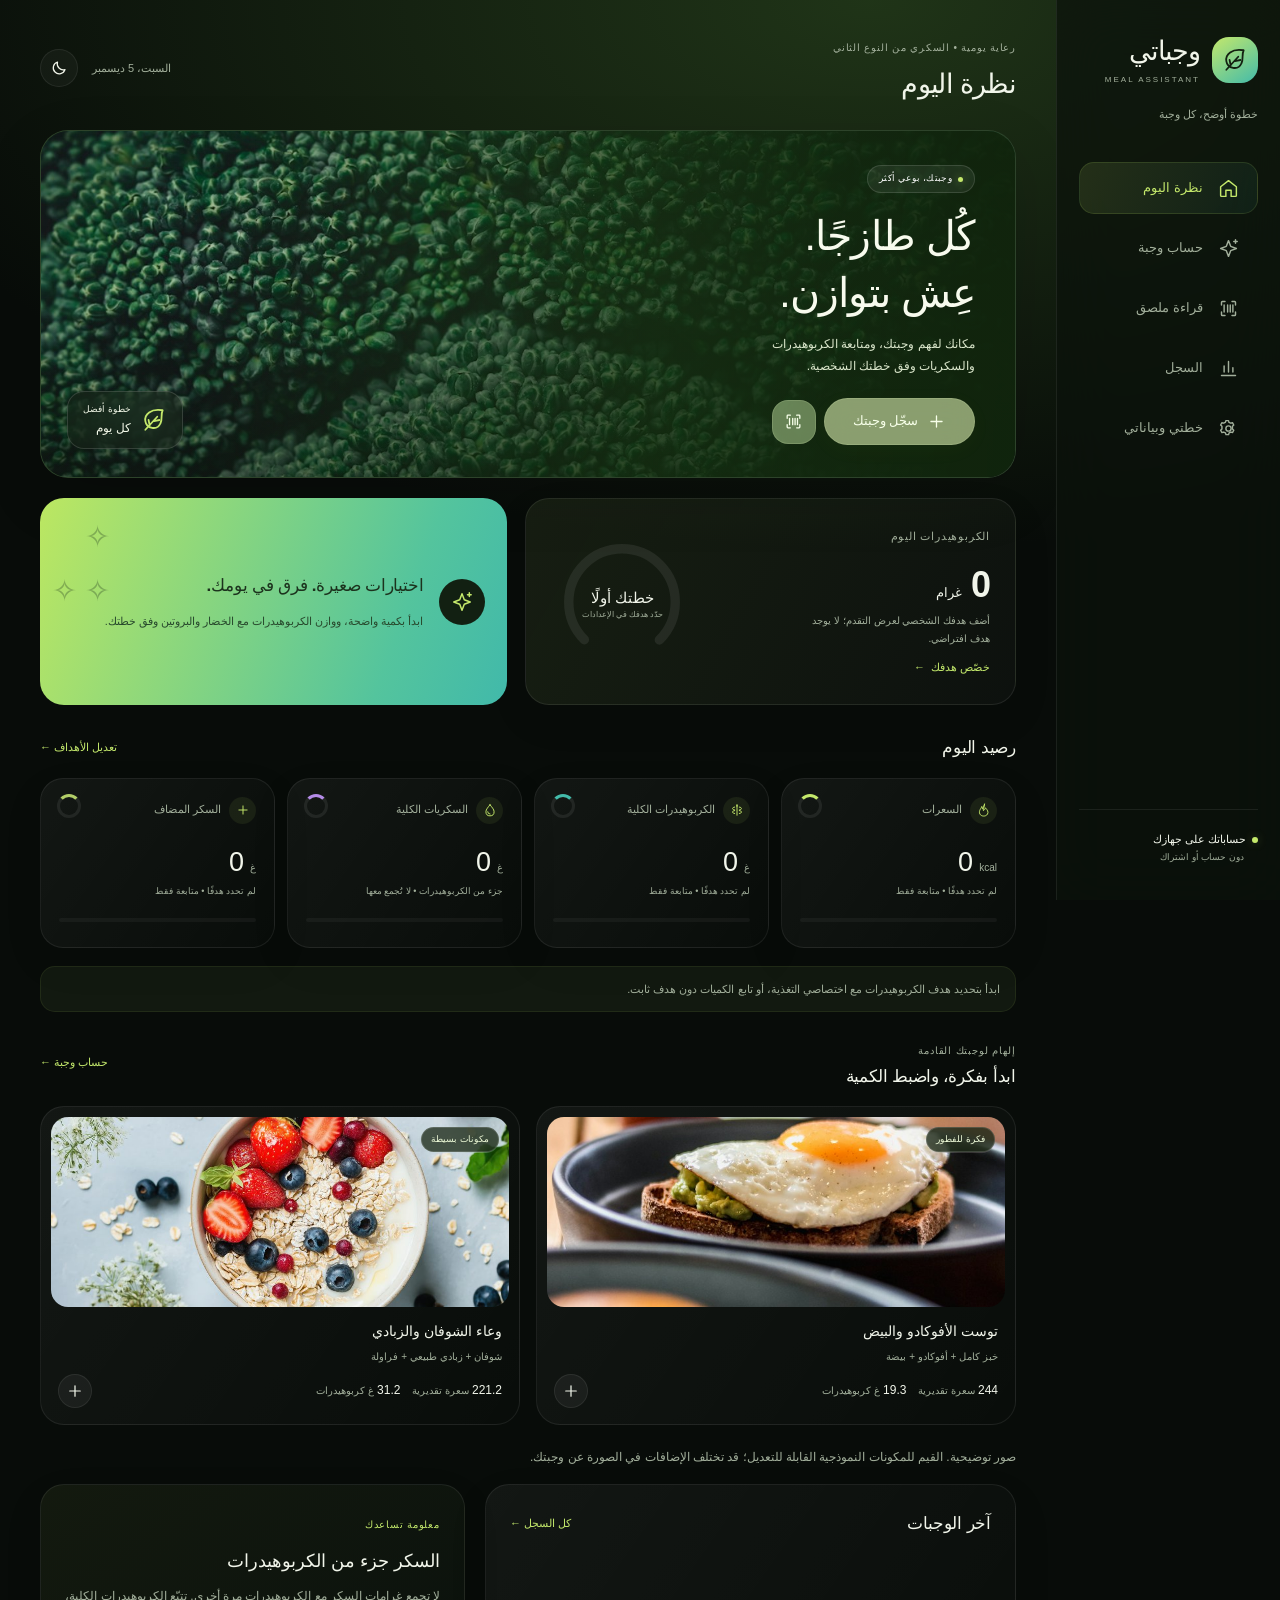
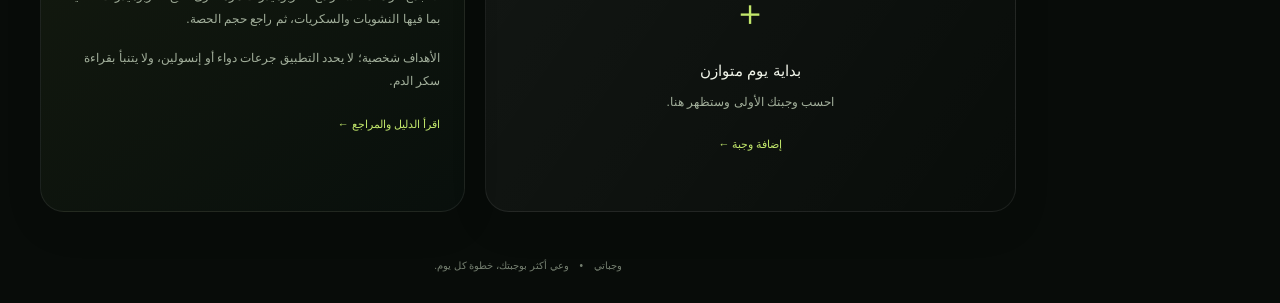
==== index.html @ 42b52b67 "Enable hosted Cloudflare photo analysis without API keys" ====
<!doctype html>
<html lang="ar" dir="rtl" data-theme="dark">
<head>
  <meta charset="utf-8">
  <meta name="viewport" content="width=device-width,initial-scale=1,viewport-fit=cover">
  <meta name="theme-color" content="#145e50">
  <meta name="description" content="مساعد وجبات عربي لحساب السعرات والكربوهيدرات والسكريات ومتابعة أهداف غذائية شخصية.">
  <title>وجباتي • Meal Assistant</title>
  <link rel="stylesheet" href="styles.css">
</head>
<body>
<div class="app-shell">
  <aside class="sidebar">
    <a href="#dashboard" class="brand"><span class="brand-mark" aria-hidden="true">و</span><span>وجباتي<small>MEAL ASSISTANT</small></span></a>
    <p class="sidebar-caption">خطوة أوضح، كل وجبة</p>
    <nav aria-label="أقسام التطبيق">
      <button class="nav-item active" data-page="dashboard"><span aria-hidden="true">◫</span>نظرة اليوم</button>
      <button class="nav-item" data-page="meal"><span aria-hidden="true">＋</span>حساب وجبة</button>
      <button class="nav-item" data-page="label"><span aria-hidden="true">▤</span>قراءة ملصق</button>
      <button class="nav-item" data-page="log"><span aria-hidden="true">▥</span>السجل</button>
      <button class="nav-item" data-page="settings"><span aria-hidden="true">⚙</span>خطتي وبياناتي</button>
    </nav>
    <div class="sidebar-note"><span class="status-dot"></span>حساباتك على جهازك<small>دون حساب أو اشتراك</small></div>
  </aside>
  <main id="main">
    <header class="topbar"><div><span class="eyebrow">رعاية يومية • السكري من النوع الثاني</span><h1 id="page-title">نظرة اليوم</h1></div><div class="top-actions"><time id="today"></time><button id="theme" class="icon-button" aria-label="تبديل المظهر">◐</button></div></header>
    <div id="storage-warning" class="notice warning" hidden>تعذّر حفظ البيانات على هذا المتصفح. صدّر نسخة احتياطية قبل إغلاق الصفحة.</div>
    <section id="page-dashboard" class="page">
      <div class="hero food-hero"><img src="assets/broccoli.jpg" alt="تفاصيل البروكلي الأخضر الطازج" class="hero-photo"><div class="hero-content"><span class="pill"><span class="live-dot"></span>وجبتك، بوعي أكثر</span><h2>كُل طازجًا.<br>عِش بتوازن.</h2><p>مكانك لفهم وجبتك، ومتابعة الكربوهيدرات<br>والسكريات وفق خطتك الشخصية.</p><div class="hero-actions"><button class="button" data-go="meal"><span class="inline-icon" data-icon="plus"></span>سجّل وجبتك</button><button class="hero-scan" data-go="label" aria-label="افتح حاسبة الملصق"><span class="inline-icon" data-icon="scan"></span></button></div></div><div class="hero-badge"><span data-icon="leaf" class="inline-icon"></span><span>خطوة أفضل<br><b>كل يوم</b></span></div></div>
      <div class="overview-grid"><article class="flow-card"><div><span class="eyebrow">الكربوهيدرات اليوم</span><div class="flow-value" id="flow-carbs">0 <small>غرام</small></div><p id="flow-caption">متابعة وفق خطتك الشخصية</p><button class="text-button" data-go="settings">خصّص هدفك <span aria-hidden="true">←</span></button></div><div class="main-ring" id="main-ring"></div></article><article class="insight-strip"><span class="insight-symbol" data-icon="sparkles"></span><div><h2>اختيارات صغيرة. فرق في يومك.</h2><p>ابدأ بكمية واضحة، ووازن الكربوهيدرات مع الخضار والبروتين وفق خطتك.</p></div><span class="strip-dots" aria-hidden="true">✧<br>✧ ✧</span></article></div>
      <div class="section-heading"><h2>رصيد اليوم</h2><button class="text-button" data-go="settings">تعديل الأهداف ←</button></div>
      <div class="metric-grid" id="daily-metrics"></div>
      <div id="plan-reminder" class="notice"></div>
      <div class="section-heading"><div><span class="eyebrow">إلهام لوجبتك القادمة</span><h2>ابدأ بفكرة، واضبط الكمية</h2></div><button class="text-button" data-go="meal">حساب وجبة ←</button></div><div class="recipe-grid" id="dashboard-recipes"></div><p class="small muted">صور توضيحية. القيم للمكونات النموذجية القابلة للتعديل؛ قد تختلف الإضافات في الصورة عن وجبتك.</p>
      <div class="dashboard-bottom"><article class="card"><div class="section-heading"><h2>آخر الوجبات</h2><button class="text-button" data-go="log">كل السجل ←</button></div><div id="recent-meals"></div></article><article class="card guide-card"><span class="eyebrow">معلومة تساعدك</span><h2>السكر جزء من الكربوهيدرات</h2><p>لا تجمع غرامات السكر مع الكربوهيدرات مرة أخرى. تتبّع الكربوهيدرات الكلية، بما فيها النشويات والسكريات، ثم راجع حجم الحصة.</p><p>الأهداف شخصية؛ لا يحدد التطبيق جرعات دواء أو إنسولين، ولا يتنبأ بقراءة سكر الدم.</p><button class="text-button" data-go="settings">اقرأ الدليل والمراجع ←</button></article></div>
    </section>
    <section id="page-meal" class="page" hidden>
      <div class="intro"><h2>كل مكوّن، بكمّيته الفعلية</h2><p>اختر طعامًا من القائمة أو أدخل قيم الملصق. تُحسب النتائج للكمية التي ستتناولها.</p></div>
      <div class="quick-actions"><button class="button secondary" data-go="label"><span class="inline-icon" data-icon="scan"></span>قيم من الملصق</button><button class="button secondary" id="quick-custom"><span class="inline-icon" data-icon="plus"></span>إضافة سريعة</button></div><div class="recipe-grid" id="meal-recipes"></div><p class="small muted">الصور توضيحية، والقيم تقديرات للمكونات والكميات المعروضة. راجعها وفق ملصقك وطريقة التحضير.</p>
      <div class="workspace"><article class="card"><div class="section-heading"><h2>مكونات الوجبة</h2><span class="step">01</span></div>
        <label for="food-search">ابحث عن طعام</label><input id="food-search" type="search" placeholder="مثل: أرز، عدس، خبز…" autocomplete="off"><div id="food-results" class="food-results"></div>
        <p class="muted small">قيم القائمة تقريبية لكل 100 غ من الجزء المأكول؛ تفاصيل الطهي تغيّر القيم.</p>
        <button class="button secondary" id="open-custom">＋ إدخال مكوّن من ملصقه</button>
        <hr><div class="section-heading"><h3>المكونات المختارة</h3><span id="ingredient-count" class="muted small"></span></div><div id="ingredients"></div>
      </article><aside class="card summary-card"><span class="eyebrow">نتيجة الوجبة</span><div id="meal-summary"></div>
        <label for="meal-name">اسم الوجبة</label><input id="meal-name" maxlength="100" placeholder="مثال: غداء اليوم">
        <label for="meal-slot">نوع الوجبة</label><select id="meal-slot"><option value="breakfast">فطور</option><option value="lunch" selected>غداء</option><option value="dinner">عشاء</option><option value="snack">وجبة خفيفة</option></select>
        <div id="meal-comparison" class="notice"></div><button id="save-meal" class="button">حفظ في سجل اليوم</button>
      </aside></div>
      <article class="card photo-card"><div><span class="eyebrow">اختياري</span><h2>صورة الوجبة</h2><p class="muted">أضف صورة ثم حلّلها بالخدمة التي تختارها. راجع المكونات والكميات قبل الحفظ؛ الصورة لا تكشف الوزن أو السكر المضاف بدقة.</p></div><div><button class="text-button" data-go="settings">إعداد خدمة الصور ←</button><label for="meal-photo" class="button secondary upload-label">اختيار صورة</label><input id="meal-photo" type="file" accept="image/*" hidden><div id="meal-photo-preview"></div><button id="analyze-meal" class="button secondary" hidden>تحليل الصورة</button><p id="meal-photo-status" class="small muted" role="status"></p></div></article>
    </section>
    <section id="page-label" class="page" hidden>
      <div class="intro"><h2>من الملصق إلى حصتك</h2><p>أدخل القيم كما تظهر على العبوة، ثم حدّد كمية ما ستتناوله. السكر المضاف غير المذكور يظل «غير معروف».</p></div>
      <div class="workspace"><article class="card"><div class="section-heading"><h2>بيانات المنتج</h2><span class="step">02</span></div><form id="label-form">
        <label for="label-name">اسم المنتج</label><input id="label-name" required maxlength="100" placeholder="مثال: زبادي طبيعي">
        <div class="form-grid"><div><label for="label-basis">القيم المكتوبة لكل</label><input id="label-basis" type="number" min="0.1" max="10000" step="any" value="100" required></div><div><label for="label-unit">الوحدة</label><select id="label-unit"><option value="g">غرام</option><option value="ml">ملليلتر</option></select></div></div>
        <div class="form-grid nutrient-inputs">
          <div><label for="label-kcal">السعرات (kcal)</label><input id="label-kcal" type="number" min="0" max="100000" step="any" required></div>
          <div><label for="label-carbs">الكربوهيدرات الكلية (غ)</label><input id="label-carbs" type="number" min="0" max="10000" step="any" required></div>
          <div><label for="label-sugar">السكريات الكلية (غ)</label><input id="label-sugar" type="number" min="0" max="10000" step="any" required></div>
          <div><label for="label-added">منها سكر مضاف (غ، اختياري)</label><input id="label-added" type="number" min="0" max="10000" step="any" placeholder="غير مذكور"></div>
          <div><label for="label-fiber">الألياف (غ، اختياري)</label><input id="label-fiber" type="number" min="0" max="10000" step="any" placeholder="غير مذكور"></div>
        </div>
        <div class="notice">إذا كانت القيم «لكل حصة»، اكتب وزن أو حجم الحصة المطبوع في خانة «القيم المكتوبة لكل». لا نستبدل الغرام بالملليلتر.</div>
        <div class="form-grid"><div><label for="label-amount">كمية ما ستتناوله</label><input id="label-amount" type="number" min="0.1" max="10000" step="any" value="100" required></div><div><label for="label-count">عدد هذه الكميات</label><input id="label-count" type="number" min="0.1" max="100" step="any" value="1" required></div></div>
        <p class="form-error" id="label-error" role="alert"></p><button type="submit" class="button">احسب حصتي</button>
      </form></article><aside class="card summary-card"><span class="eyebrow">للكمية التي اخترتها</span><div id="label-result"><div class="empty-state"><span aria-hidden="true">▤</span><h3>أرقام أوضح، قرار أسهل</h3><p>أدخل بيانات العبوة لعرض سعرات حصتك وكربوهيدراتها وسكرياتها.</p></div></div></aside></div>
      <article class="card photo-card"><div><span class="eyebrow">قراءة صورة الملصق</span><h2>صورة واضحة للقيم الغذائية</h2><p class="muted">القراءة الآلية، إن توفرت، تعبّئ النموذج للمراجعة ولا تحفظ وجبة تلقائيًا. راجع الأرقام وحجم الحصة قبل الحساب.</p></div><div><button class="text-button" data-go="settings">إعداد خدمة الصور ←</button><label for="label-photo" class="button secondary upload-label">اختيار صورة</label><input id="label-photo" type="file" accept="image/*" hidden><div id="label-photo-preview"></div><button id="analyze-label" class="button secondary" hidden>قراءة الملصق</button><p id="label-photo-status" class="small muted" role="status"></p></div></article>
    </section>
    <section id="page-log" class="page" hidden><div class="section-heading"><div><h2>سجل وجباتك</h2><p class="muted">السعرات والكربوهيدرات والسكريات لكل وجبة ويوم.</p></div><button id="export-csv" class="button secondary compact">تصدير CSV</button></div><label for="log-date">عرض يوم</label><input id="log-date" type="date"><div class="metric-grid" id="log-metrics"></div><article class="card" id="log-entries"></article><article class="card"><h2>آخر 7 أيام</h2><div class="table-scroll"><table><thead><tr><th>اليوم</th><th>سعرة</th><th>كربوهيدرات غ</th><th>سكريات كلية غ</th><th>سكر مضاف غ</th></tr></thead><tbody id="week-table"></tbody></table></div><p class="small muted">العلامة ≥ أو * تعني أن المجموع يضم القيم المعروفة فقط مع وجود بيانات ناقصة.</p></article></section>
    <section id="page-settings" class="page" hidden><div class="intro"><h2>خطة تناسبك أنت</h2><p>أدخل الأهداف التي اتفقت عليها مع الطبيب أو اختصاصي التغذية. ترك الحقل فارغًا يعني المتابعة دون هدف محدد.</p></div><div class="settings-grid"><article class="card"><h2>الأهداف اليومية</h2><form id="settings-form"><div class="form-grid"><div><label for="goal-kcal">السعرات اليومية (kcal)</label><input id="goal-kcal" type="number" min="1" max="10000" step="any" placeholder="غير محدد"></div><div><label for="goal-carbs">الكربوهيدرات اليومية (غ)</label><input id="goal-carbs" type="number" min="1" max="1500" step="any" placeholder="غير محدد"></div><div><label for="goal-added">حد السكر المضاف (غ، اختياري)</label><input id="goal-added" type="number" min="0" max="1000" step="any" placeholder="غير محدد"></div></div><h3>الكربوهيدرات لكل وجبة (غ، اختياري)</h3><div class="form-grid"><div><label for="goal-breakfast">فطور</label><input id="goal-breakfast" type="number" min="1" max="500" step="any"></div><div><label for="goal-lunch">غداء</label><input id="goal-lunch" type="number" min="1" max="500" step="any"></div><div><label for="goal-dinner">عشاء</label><input id="goal-dinner" type="number" min="1" max="500" step="any"></div><div><label for="goal-snack">لكل وجبة خفيفة</label><input id="goal-snack" type="number" min="1" max="500" step="any"></div></div><p class="muted small">هذه أهداف للمقارنة وليست وصفة علاجية. لا يوجد حد يومي عام للسكر الطبيعي يضعه التطبيق؛ يُعرض ضمن السكر الكلي والكربوهيدرات.</p><p id="settings-error" class="form-error" role="alert"></p><button class="button" type="submit">حفظ خطتي</button></form></article><div><article class="card"><h2>بياناتك ونسختك الاحتياطية</h2><p class="muted">الحفظ في هذا المتصفح فقط. نقل الملف أو استخدام متصفح آخر لا ينقل السجل معه؛ استخدم التصدير والاستيراد.</p><button id="export-json" class="button secondary">تنزيل نسخة احتياطية JSON</button><label for="import-json" class="button secondary upload-label">استيراد نسخة احتياطية</label><input id="import-json" type="file" accept="application/json,.json" hidden><p id="backup-status" class="small" role="status"></p><button id="delete-log" class="text-button danger">حذف سجل الوجبات</button></article><article class="card"><h2>المظهر</h2><label for="theme-select">نمط العرض</label><select id="theme-select"><option value="system">حسب الجهاز</option><option value="light">فاتح</option><option value="dark">داكن</option></select></article></div></div>
      <article class="card ai-settings"><div class="section-heading"><div><span class="eyebrow">VISION • حسابك، اختيارك</span><h2>خدمة تحليل الصور</h2></div><span class="ai-status-pill" id="ai-badge">Cloudflare جاهز</span></div><p class="muted small">خدمة Cloudflare جاهزة للتحليل من الهاتف ضمن الحصة المجانية اليومية، ولا تحتاج مفتاحًا. ويمكنك اختيار خدمة أخرى بمفتاحك. لا تحتاج كلمة مرور حسابك؛ الربط يتم بمفتاح API، ويظل المفتاح في هذه الجلسة ولا يدخل في السجل أو التصدير.</p><form id="ai-form"><div class="form-grid"><div><label for="ai-provider">الخدمة</label><select id="ai-provider"><option value="cloudflare">Cloudflare — تحليل مجاني من الهاتف</option><option value="openrouter">OpenRouter — نماذج مجانية فقط</option><option value="gemini">Google Gemini — حسب خطة حسابك</option><option value="claude">Claude API — حسب رصيد حسابك</option></select></div><div><label for="ai-model">النموذج</label><input id="ai-model" value="openrouter/free" maxlength="120" dir="ltr" autocomplete="off"></div></div><label for="ai-key">مفتاح API الخاص بك</label><input id="ai-key" type="password" autocomplete="off" spellcheck="false" placeholder="لن يُحفظ في ملف التطبيق أو المتصفح"><p id="ai-provider-note" class="small muted"></p><label class="consent-row"><input type="checkbox" id="ai-consent" required><span>أوافق على إرسال الصورة المختارة إلى مزوّد الخدمة عند ضغط «تحليل»، وفق سياسته وحدود حسابي.</span></label><div class="quick-actions"><button type="submit" class="button">تفعيل الخدمة المختارة</button><button type="button" id="ai-disconnect" class="button secondary">فصل الخدمة ومسح المفتاح</button></div></form><p id="ai-config-status" class="small" role="status"></p><div class="source-links"><a href="https://openrouter.ai/settings/keys" target="_blank" rel="noopener">مفتاح OpenRouter ↗</a><a href="https://aistudio.google.com/api-keys" target="_blank" rel="noopener">مفتاح Gemini ↗</a><a href="https://platform.claude.com/settings/keys" target="_blank" rel="noopener">مفتاح Claude ↗</a></div><details><summary>التشغيل والخصوصية وحدود المجاني</summary><p>OpenRouter مقيّد بالنماذج المجانية فقط دون تحويل تلقائي إلى نموذج مدفوع، وقد تتوقف الطلبات عند نفاد الحصة أو عدم توفر نموذج صور. تختلف سياسة البيانات باختلاف مزوّد النموذج. Gemini ليس مضمونًا مجانًا لكل بلد أو استخدام؛ راجع خطتك وشروطه، خصوصًا في المنطقة الاقتصادية الأوروبية. اشتراك دردشة Claude لا يساوي رصيد API.</p><p>للربط بـClaude شغّل <b dir="ltr">python3 server.py</b> على الكمبيوتر وافتح العنوان المحلي الذي يظهر؛ هذا يمرّر الطلب من الخادم المحلي. الحساب اليدوي يعمل من ملف HTML نفسه. لا تدخل مفتاحك في نسخة لا تثق بها.</p></details></article>
      <article class="card reading"><span class="eyebrow">دليل الاستخدام</span><h2>حسابات مفيدة، دون أحكام قطعية</h2><ul><li>السكريات جزء من الكربوهيدرات؛ لا نجمعهما مرتين، ولا نطرح الألياف أو نحسب «صافي الكربوهيدرات» تلقائيًا.</li><li>الحصة الحسابية للكربوهيدرات تساوي نحو 15 غ؛ ليست توصية بكمية تناول ثابتة.</li><li>عند عدم ذكر السكر المضاف أو الألياف لا نعتبرهما صفرًا. يظهر المجموع المعروف مع توضيح القيم الناقصة.</li><li>تقديرات الصور والأطعمة تحتاج مراجعة؛ الملصق ووزن الطعام الفعلي أدق من تخمين الصورة.</li><li>الاختيار والكمية المناسبة يتأثران بخطتك وأدويتك وحالتك. لا تستخدم التطبيق لتعديل جرعات الدواء أو علاج هبوط السكر.</li></ul><div class="source-links"><a href="https://www.cdc.gov/diabetes/healthy-eating/carb-counting-manage-blood-sugar.html" target="_blank" rel="noopener">CDC: حساب الكربوهيدرات ↗</a><a href="https://www.cdc.gov/diabetes/healthy-eating/diabetes-meal-planning.html" target="_blank" rel="noopener">CDC: تخطيط الوجبات ↗</a><a href="https://diabetes.org/food-nutrition/understanding-carbs/carb-counting-and-diabetes" target="_blank" rel="noopener">ADA: فهم الكربوهيدرات ↗</a></div><p class="muted small">تطبيق متابعة غذائية، وليس جهازًا طبيًا. الإصدار 2.1 • راجعت المراجع في 5 نوفمبر 2026.</p></article>
    </section>
    <footer>وجباتي <span>•</span> وعي أكثر بوجبتك، خطوة كل يوم.</footer>
  </main>
</div>
<dialog id="custom-dialog"><form id="custom-form"><div class="section-heading"><h2>إضافة مكوّن مخصص</h2><button type="button" id="close-custom" class="icon-button" aria-label="إغلاق">×</button></div><p class="muted small">أدخل القيم لكل 100 غ من الطعام. للسوائل أو القيم لكل حصة استخدم قسم «قراءة ملصق».</p><label for="custom-name">اسم الطعام</label><input id="custom-name" required maxlength="100"><div class="form-grid"><div><label for="custom-kcal">سعرة / 100 غ</label><input id="custom-kcal" type="number" min="0" max="1000" step="any" required></div><div><label for="custom-carbs">كربوهيدرات غ / 100 غ</label><input id="custom-carbs" type="number" min="0" max="100" step="any" required></div><div><label for="custom-sugar">سكريات كلية غ / 100 غ</label><input id="custom-sugar" type="number" min="0" max="100" step="any" required></div><div><label for="custom-added">سكر مضاف غ / 100 غ</label><input id="custom-added" type="number" min="0" max="100" step="any" placeholder="غير معروف"></div><div><label for="custom-fiber">ألياف غ / 100 غ</label><input id="custom-fiber" type="number" min="0" max="100" step="any" placeholder="غير معروف"></div><div><label for="custom-amount">الكمية المتناولة (غ)</label><input id="custom-amount" type="number" min="0.1" max="10000" step="any" value="100" required></div></div><p id="custom-error" class="form-error" role="alert"></p><button type="submit" class="button">أضف إلى الوجبة</button></form></dialog>
<div id="toast" role="status" aria-live="polite" hidden></div>
<script src="ai.js"></script>
<script src="app.js"></script>
</body>
</html>
---- styles.css ----
:root{color-scheme:light;--bg:#f5f7f5;--surface:#fff;--text:#203b35;--muted:#6f817a;--line:#e2e9e4;--accent:#176c58;--soft:#eaf3ec;--warn:#946018;--warn-bg:#fff5e3;--danger:#b34343;--shadow:0 8px 30px #183b2e05;font-family:Tahoma,"Segoe UI",Arial,sans-serif;font-synthesis:none}
*{box-sizing:border-box}body{margin:0;background:var(--bg);color:var(--text);line-height:1.75}button,input,select{font:inherit}button,a,input,select{-webkit-tap-highlight-color:transparent}button{cursor:pointer}button:disabled{opacity:.5;cursor:default}a{color:var(--accent)}button:focus-visible,a:focus-visible{outline:3px solid #d6ab55;outline-offset:4px}input:focus,select:focus{outline:2px solid var(--accent);outline-offset:1px}[hidden]{display:none!important}.app-shell{display:grid;grid-template-columns:230px minmax(0,1fr);min-height:100dvh}.sidebar{position:sticky;top:0;height:100dvh;background:var(--surface);border-inline-end:1px solid var(--line);padding:36px 24px;display:flex;flex-direction:column;z-index:3}.brand{text-decoration:none;display:flex;align-items:center;gap:12px;font-size:28px;font-weight:800;color:var(--text);line-height:1.25}.brand small{display:block;font-size:9px;letter-spacing:1.5px;font-weight:500;color:var(--muted);margin-top:6px}.brand-mark{display:grid;place-items:center;width:48px;height:48px;background:var(--accent);color:white;border-radius:16px 16px 5px 16px;font-size:32px}.sidebar-caption{font-size:12px;color:var(--muted);margin:20px 0 38px}.sidebar nav{display:grid;gap:8px}.nav-item{border:0;background:none;color:var(--muted);padding:13px 16px;border-radius:12px;text-align:right;font-size:14px;display:flex;align-items:center;gap:12px}.nav-item span{font-size:23px;width:25px;line-height:1}.nav-item.active{background:var(--soft);color:var(--accent);font-weight:700}.sidebar-note{margin-top:auto;font-size:12px;color:var(--text);border-top:1px solid var(--line);padding-top:20px}.sidebar-note small{display:block;color:var(--muted);padding-right:14px}.status-dot{display:inline-block;width:6px;height:6px;background:#4c9b76;border-radius:50%;margin-left:6px}main{padding:30px 44px 12px;max-width:1400px;width:100%;margin:auto;align-self:start}.topbar{display:flex;justify-content:space-between;align-items:center;gap:16px;margin-bottom:28px}.eyebrow{font-size:11px;font-weight:700;letter-spacing:.3px;color:var(--muted)}h1{font-size:27px;margin:4px 0 0;line-height:1.5}h2{font-size:19px;line-height:1.6;margin:0 0 10px}h3{font-size:15px;margin:14px 0 8px}p{margin:8px 0 16px}.top-actions{display:flex;align-items:center;gap:14px}.top-actions time{font-size:12px;color:var(--muted)}.icon-button{border:1px solid var(--line);background:var(--surface);color:var(--text);height:38px;min-width:38px;border-radius:12px;font-size:22px}.hero{background:#145e50;color:#fff;border-radius:24px;display:flex;justify-content:space-between;gap:20px;align-items:center;padding:32px 40px;min-height:300px;overflow:hidden;position:relative}.hero:after{content:"";width:350px;height:350px;position:absolute;left:-160px;top:-180px;border:1px solid #ffffff12;border-radius:50%;pointer-events:none}.hero h2{font-size:38px;line-height:1.4;margin:15px 0 10px;letter-spacing:-1px}.hero p{font-size:13px;color:#d5e8dd}.pill{display:inline-block;background:#ffffff12;border:1px solid #ffffff22;padding:3px 11px;border-radius:99px;font-size:10px}.button{border:0;border-radius:11px;background:var(--accent);color:#fff;padding:12px 20px;display:block;width:100%;font-size:14px;font-weight:700;text-align:center;margin-top:14px;text-decoration:none;line-height:1.6;transition:filter .15s}.button:hover{filter:brightness(.95)}.button.secondary{background:var(--soft);color:var(--accent);border:1px solid var(--line)}.button.light{background:#eaf0d9;color:#174c3e;width:auto;display:inline-flex;gap:25px;margin-top:4px}.button.compact{margin:0;width:auto;font-size:12px}.text-button{background:none;border:0;color:var(--accent);font-size:12px;padding:5px 0}.plate-art{width:240px;flex-shrink:0;text-align:center;transform:rotate(-8deg);margin-left:20px}.plate{display:grid;grid-template-columns:1fr 1fr;grid-template-rows:1fr 1fr;direction:ltr;width:218px;height:218px;background:#f6f5e8;border:15px solid #f6f5e8;border-radius:50%;overflow:hidden;box-shadow:0 15px 30px #082e3933;gap:4px;font-size:23px;color:#214534}.plate small{font-size:10px;display:block}.plate span{display:flex;align-items:center;justify-content:center;flex-direction:column;line-height:1.4}.veg{grid-row:1/3;background:#8ebc85}.protein{background:#eed2a5}.carb{background:#dbd99c}.plate-caption{font-size:10px;display:inline-block;padding:4px 14px;background:#ffffff10;border-radius:99px;transform:rotate(8deg);margin-top:18px}.section-heading{display:flex;justify-content:space-between;align-items:center;gap:12px;margin:26px 0 14px}.section-heading h2,.section-heading h3{margin:0}.card>.section-heading:first-child{margin-top:0}.metric-grid{display:grid;grid-template-columns:repeat(4,minmax(0,1fr));gap:14px;margin:14px 0 20px}.metric{background:var(--surface);border:1px solid var(--line);border-radius:16px;padding:18px 18px 15px;box-shadow:var(--shadow)}.metric-title{font-size:12px;color:var(--muted);display:flex;gap:8px;align-items:center}.metric-icon{width:25px;height:25px;border-radius:8px;display:inline-grid;place-items:center;background:var(--soft);color:var(--accent)}.metric-value{font-size:29px;font-weight:700;line-height:1.5;direction:ltr;text-align:right;margin:12px 0 1px}.metric-value small{font-size:11px;color:var(--muted);font-weight:400}.metric-detail{font-size:10px;color:var(--muted);min-height:20px}.progress{height:5px;border-radius:99px;background:var(--soft);margin-top:12px;overflow:hidden}.progress span{height:100%;display:block;background:var(--accent);border-radius:99px}.progress.over span{background:var(--warn)}.dashboard-bottom{display:grid;grid-template-columns:1.25fr 1fr;gap:20px}.card{background:var(--surface);border:1px solid var(--line);border-radius:19px;padding:24px;box-shadow:var(--shadow);margin-bottom:20px}.guide-card{background:var(--soft);box-shadow:none}.guide-card p{font-size:13px;color:var(--muted)}.guide-card h2{margin:10px 0}.meal-row{display:flex;align-items:center;justify-content:space-between;gap:10px;border-bottom:1px solid var(--line);padding:13px 0}.meal-row:last-child{border:0}.meal-row strong{font-size:13px;display:block}.meal-row small{font-size:10px;color:var(--muted);display:block}.meal-row .meal-numbers{font-size:12px;text-align:left;flex-shrink:0}.meal-number{font-weight:700;color:var(--accent)}.empty-state{text-align:center;padding:28px 15px;color:var(--muted)}.empty-state>span{font-size:36px;color:var(--accent);display:block}.empty-state h3{color:var(--text)}.empty-state p{font-size:12px}.intro{margin-bottom:24px}.intro p{font-size:14px;color:var(--muted);max-width:750px}.workspace{display:grid;grid-template-columns:minmax(0,1.25fr) minmax(280px,.85fr);gap:22px;align-items:start}.summary-card{position:sticky;top:20px}.step{font-size:12px;color:var(--muted);border:1px solid var(--line);border-radius:50%;width:28px;height:28px;text-align:center}.muted{color:var(--muted)}.small{font-size:12px}label{font-size:12px;display:block;color:var(--muted);margin:15px 0 6px}input,select{border:1px solid var(--line);border-radius:10px;background:var(--bg);color:var(--text);padding:11px 12px;width:100%;min-width:0;font-size:14px}input[type=number]{direction:ltr;text-align:right}input[type=date]{width:auto;margin-bottom:15px}hr{border:0;border-top:1px solid var(--line);margin:22px 0}.form-grid{display:grid;grid-template-columns:1fr 1fr;gap:0 14px}.form-error{color:var(--danger);font-size:12px}.food-results{display:grid;gap:6px;margin-top:10px;max-height:225px;overflow:auto}.food-option{display:flex;justify-content:space-between;gap:8px;border:1px solid var(--line);background:var(--surface);color:var(--text);text-align:right;padding:10px 12px;border-radius:10px;font-size:12px}.food-option small{color:var(--muted);font-size:10px}.food-option span:last-child{font-size:20px;color:var(--accent)}.ingredient{border-bottom:1px solid var(--line);padding:12px 0;display:grid;grid-template-columns:1fr 80px 22px;gap:10px;align-items:center}.ingredient strong{font-size:12px;display:block}.ingredient small{font-size:10px;color:var(--muted);display:block}.ingredient label{margin:0}.ingredient input{padding:7px;font-size:13px}.remove-button{border:0;background:none;font-size:22px;color:var(--danger);padding:0}.nutrition-main{padding:12px 0 16px;border-bottom:1px solid var(--line)}.nutrition-main .big{font-size:42px;font-weight:700;color:var(--accent);line-height:1.5}.nutrition-main .big small{font-size:14px;font-weight:400;color:var(--muted)}.nutrition-main>p{font-size:12px;margin:0;color:var(--muted)}.nutrition-list{margin:10px 0}.nutrition-row{display:flex;justify-content:space-between;gap:15px;padding:8px 0;border-bottom:1px dashed var(--line);font-size:12px}.nutrition-row:last-child{border:0}.nutrition-row strong{direction:ltr;text-align:left}.nutrition-row small{display:block;font-size:10px;color:var(--muted)}.notice{border-radius:11px;background:var(--soft);color:var(--accent);padding:12px 15px;font-size:12px;margin:16px 0}.notice.warning{background:var(--warn-bg);color:var(--warn)}.photo-card{display:grid;grid-template-columns:1.3fr 1fr;gap:24px;align-items:start}.photo-card p{font-size:12px}.upload-label{cursor:pointer}.photo-preview{width:100%;height:150px;object-fit:contain;border-radius:12px;margin-top:10px;background:var(--bg)}.settings-grid{display:grid;grid-template-columns:1.2fr 1fr;gap:22px}.danger{color:var(--danger)}.table-scroll{overflow:auto}table{border-collapse:collapse;width:100%;text-align:right;font-size:12px;white-space:nowrap}td,th{border-bottom:1px solid var(--line);padding:12px 10px}th{font-weight:500;color:var(--muted);font-size:11px}tbody tr:last-child td{border:0}.log-card{border-bottom:1px solid var(--line);padding:18px 0}.log-card:first-child{padding-top:0}.log-card:last-child{border:0}.log-card header{display:flex;justify-content:space-between;align-items:center}.log-card h3{margin:0}.log-card .nutrition-list{display:grid;grid-template-columns:1fr 1fr;gap:0 20px}.log-card .nutrition-row{border:0}.log-meta{font-size:11px;color:var(--muted)}details{font-size:12px;color:var(--muted)}summary{cursor:pointer}.reading{margin-top:8px}.reading ul{padding-inline-start:22px;font-size:13px;color:var(--muted)}.reading li{padding:5px 0}.source-links{display:flex;gap:12px;flex-wrap:wrap;font-size:12px;margin:20px 0}footer{color:var(--muted);font-size:10px;text-align:center;padding:25px 0 12px}footer span{padding:0 8px}dialog{border:1px solid var(--line);border-radius:20px;background:var(--surface);color:var(--text);width:min(550px,94vw);max-height:90dvh;padding:25px}dialog::backdrop{background:#0c211d88;backdrop-filter:blur(3px)}dialog .section-heading{margin:0 0 15px}#toast{position:fixed;bottom:28px;left:50%;transform:translateX(-50%);max-width:90vw;z-index:20;background:#173e34;color:white;padding:12px 25px;border-radius:12px;box-shadow:0 8px 30px #0002;font-size:13px}.photo-candidate{border:1px solid var(--line);border-radius:10px;padding:12px;margin:8px 0;font-size:12px}
:root[data-theme=dark]{color-scheme:dark;--bg:#101b18;--surface:#182722;--text:#e0ebe4;--muted:#9aada2;--line:#2b3c33;--accent:#79caaa;--soft:#20382d;--warn:#e2bf80;--warn-bg:#3c3221;--danger:#ef9898;--shadow:none}:root[data-theme=dark] .button:not(.secondary):not(.light){color:#102c20}:root[data-theme=dark] .hero .button{color:#174c3e}:root[data-theme=dark] .brand-mark{color:#12372b}
@media(min-width:1500px){main{padding-inline:60px}.hero{min-height:330px}.hero h2{font-size:43px}}
@media(max-width:1100px){main{padding:24px}.sidebar{padding-inline:16px}.app-shell{grid-template-columns:195px 1fr}.hero{padding:28px}.plate-art{width:180px;margin:0}.plate{width:175px;height:175px;border-width:11px}.plate small{font-size:8px}.metric-grid{gap:10px}.metric{padding:14px}.metric-value{font-size:25px}.workspace{grid-template-columns:1fr}.summary-card{position:static}.dashboard-bottom,.settings-grid{grid-template-columns:1fr 1fr}}
@media(max-width:760px){.app-shell{display:block}.sidebar{position:fixed;top:auto;bottom:0;width:100%;height:auto;padding:8px 5px calc(8px + env(safe-area-inset-bottom));border:0;border-top:1px solid var(--line);display:block}.brand,.sidebar-caption,.sidebar-note{display:none}.sidebar nav{display:grid;grid-template-columns:repeat(5,1fr);gap:2px}.nav-item{display:flex;flex-direction:column;gap:4px;text-align:center;justify-content:center;padding:8px 1px;font-size:9px;white-space:nowrap;border-radius:10px}.nav-item span{font-size:23px;line-height:1}.nav-item.active{background:var(--soft)}main{padding:22px 16px 100px}.topbar{margin-bottom:22px;align-items:flex-start}.topbar .eyebrow{font-size:9px}h1{font-size:24px}.top-actions{gap:8px}.top-actions time{font-size:9px;max-width:80px;line-height:1.7}.icon-button{height:34px;min-width:34px;font-size:20px}.hero{padding:25px 22px;border-radius:20px;min-height:280px;gap:4px}.hero h2{font-size:31px}.hero p{font-size:11px}.hero p br{display:none}.hero>div:first-child{max-width:62%}.hero .button{font-size:11px;padding:10px 14px;gap:15px}.pill{font-size:8px;padding:3px 8px}.plate-art{width:125px;position:relative;margin-left:-6px}.plate{width:128px;height:128px;border-width:9px;gap:3px;font-size:18px}.plate small{font-size:7px}.plate-caption{font-size:8px;padding:3px 8px}.metric-grid{grid-template-columns:repeat(2,minmax(0,1fr));gap:10px}.metric-title{font-size:11px}.metric-value{font-size:28px}.metric-detail{font-size:10px}.dashboard-bottom,.settings-grid,.photo-card{grid-template-columns:1fr;gap:0}.card{padding:20px;border-radius:16px}.section-heading h2{font-size:17px}.intro h2{font-size:20px}.intro p{font-size:12px}.workspace{gap:0}.summary-card .nutrition-list{display:grid;grid-template-columns:1fr 1fr;gap:0 15px}.summary-card .nutrition-row{font-size:11px}.photo-card{gap:10px}#toast{bottom:100px}footer{font-size:9px}.reading li{font-size:12px}input,select{font-size:16px}.log-card .nutrition-list{grid-template-columns:1fr}.hero:after{display:none}}
@media(prefers-reduced-motion:reduce){*{scroll-behavior:auto!important;transition:none!important}}

@media(max-width:380px){.hero>div:first-child{max-width:100%}.plate-art{display:none}.hero h2{font-size:32px}.hero p{font-size:12px}.hero .button{font-size:12px}.pill{font-size:9px}}

@media(max-width:760px){button,input,select{scroll-margin-block:100px}.metric-value:has(small){overflow-wrap:anywhere}.metric-value{font-size:25px}}
/* Reference-led visual system: charcoal, forest glass, lime and turquoise. */
:root,:root[data-theme=dark]{--bg:#080c09;--surface:#131913;--text:#f1f5ea;--muted:#a2af9b;--line:#ffffff13;--accent:#c2e76b;--soft:#232f1e;--warn:#eac183;--warn-bg:#352c1b;--danger:#f09b9b;--shadow:0 15px 40px #00000013;color-scheme:dark;--lime:#c4e86b;--teal:#43bbaa;--purple:#b48be7;--glass:linear-gradient(125deg,#ffffff0c,#ffffff02)}
:root[data-theme=light]{--bg:#f1f5e9;--surface:#fff;--text:#23301d;--muted:#69755e;--line:#dfe6d6;--accent:#4c6e28;--soft:#e6efd6;--warn:#916021;--warn-bg:#fff0db;--danger:#b54343;--shadow:0 12px 35px #354a1510;color-scheme:light;--glass:linear-gradient(125deg,#fafff0,#f1f5e8)}
body{background:radial-gradient(ellipse 80% 550px at 68% 0,#375c2680,transparent),var(--bg);background-attachment:fixed;font-family:"Segoe UI",Tahoma,Arial,sans-serif}.app-shell{grid-template-columns:224px minmax(0,1fr)}.sidebar{background:#0b120bba;backdrop-filter:blur(28px);border-inline-end:1px solid var(--line);padding:35px 22px}.brand{font-size:27px;color:var(--text);letter-spacing:-1px}.brand small{color:var(--muted);font-size:8px;letter-spacing:2px}.brand-mark{background:linear-gradient(145deg,var(--lime),var(--teal));color:#142111!important;border-radius:17px;width:46px;height:46px}.brand-mark svg{width:26px;height:26px}.nav-item{border-radius:15px;padding:14px 16px;font-size:13px;gap:13px}.nav-item span{display:flex;align-items:center;justify-content:center}.nav-item svg{width:21px;height:21px}.nav-item.active{background:linear-gradient(110deg,#c4e86b1f,#43bbaa12);color:var(--lime);border:1px solid #c4e86b22}.nav-item:not(.active){border:1px solid transparent}.sidebar-caption{font-size:11px;color:var(--muted)}.sidebar-note{font-size:11px}.status-dot{background:var(--lime);box-shadow:0 0 10px #c4e86b44}main{padding:32px 40px 16px;max-width:1450px}.eyebrow{font-size:10px;letter-spacing:.8px;font-weight:500;color:var(--muted)}h1{font-size:27px;font-weight:600;letter-spacing:-.7px}.topbar{margin-bottom:25px}.top-actions time{font-size:11px}.icon-button{background:#ffffff09;border-color:var(--line);border-radius:50%;color:var(--text);display:inline-grid;place-items:center;position:relative}.icon-button svg{width:18px;height:18px}.icon-button:hover{background:#ffffff14}h2{font-size:18px;font-weight:600}h3{font-weight:600}.button{border-radius:99px;background:linear-gradient(105deg,var(--lime),var(--teal));color:#142315!important;border:1px solid transparent;font-size:13px;font-weight:650;min-height:46px;display:flex;align-items:center;justify-content:center;gap:9px;box-shadow:0 5px 25px #b3d94808}.button:hover{filter:brightness(1.06)}.button.secondary{background:var(--glass);border:1px solid var(--line);color:var(--text)!important;box-shadow:none;font-weight:500}.button.secondary:hover{border-color:#c4e86b44;background:var(--soft)}.text-button{color:var(--accent);font-size:11px;display:inline-flex;gap:6px;align-items:center}.inline-icon{display:inline-flex;align-items:center;justify-content:center}.inline-icon svg{width:19px;height:19px}.food-hero{padding:32px 40px;border-radius:28px;min-height:320px;position:relative;border:1px solid #ffffff14;background:#1b3318;isolation:isolate;box-shadow:0 20px 60px #0002}.hero-photo{position:absolute;inset:0;width:100%;height:100%;object-fit:cover;object-position:30% 40%;z-index:-3}.food-hero:before{content:"";position:absolute;inset:0;background:linear-gradient(270deg,#10240cf7 2%,#15310fbd 37%,#14240c1c 85%),linear-gradient(0deg,#07100870,transparent 50%);z-index:-2}.food-hero:after{display:none}.hero-content{position:relative;z-index:1}.hero-content h2{font-size:41px;line-height:1.4;letter-spacing:-.8px;font-weight:500;margin:15px 0 10px;color:#f8fbee}.hero-content p{color:#dae6cb;font-size:12px;line-height:1.9;max-width:360px}.pill{font-size:9px;letter-spacing:.3px;background:#ffffff10;border:1px solid #ffffff20;padding:5px 11px;border-radius:99px;display:inline-flex;align-items:center;gap:6px}.live-dot{width:5px;height:5px;border-radius:50%;background:var(--lime);box-shadow:0 0 8px #c4e86b77}.hero-actions{display:flex;gap:8px;align-items:center;margin-top:20px;max-width:285px}.hero-actions .button{margin:0;flex:1;min-height:44px;background:#d8ecad9c;backdrop-filter:blur(12px);border:1px solid #f2ffcb24;color:#f7ffe9!important}.hero-scan{background:#c5e6a37a;border:1px solid #f2ffcb24;color:#f7ffe9;width:44px;height:44px;border-radius:16px;display:grid;place-items:center;backdrop-filter:blur(12px)}.hero-badge{position:absolute;left:26px;bottom:28px;display:flex;align-items:center;gap:10px;border-radius:17px;padding:10px 15px;background:#17221665;backdrop-filter:blur(16px);border:1px solid #ffffff23;line-height:1.7;color:#f3f9e9;font-size:9px}.hero-badge b{font-size:12px;font-weight:500}.hero-badge svg{width:26px;height:26px;color:var(--lime)}.overview-grid{display:grid;grid-template-columns:1.05fr 1fr;gap:18px;margin:20px 0 28px}.flow-card{border:1px solid #ffffff15;border-radius:24px;padding:22px 25px;background:linear-gradient(120deg,#a6d16c18,#ffffff06);display:flex;align-items:center;justify-content:space-between;gap:12px;min-height:190px;box-shadow:var(--shadow)}.flow-card .eyebrow{color:var(--muted);font-size:11px}.flow-value{font-size:36px;line-height:1.5;font-weight:600;letter-spacing:-1px;margin-top:9px}.flow-value small{font-size:13px;letter-spacing:0;font-weight:400}.flow-card p{font-size:10px;color:var(--muted);max-width:200px;margin:0 0 5px}.main-ring{width:142px;height:142px;position:relative;flex-shrink:0}.ring-svg{width:100%;height:100%;transform:rotate(135deg);overflow:visible}.ring-track{fill:none;stroke:var(--line);stroke-width:8;stroke-linecap:round;stroke-dasharray:235.6 314.2}.ring-progress{fill:none;stroke:var(--teal);stroke-width:8;stroke-linecap:round;stroke-dasharray:0 314.2}.ring-label{position:absolute;inset:0;display:flex;flex-direction:column;align-items:center;justify-content:center;font-size:25px;line-height:1.5;padding-top:5px;font-weight:600}.ring-label small{font-size:8px;color:var(--muted);font-weight:400}.ring-label .ring-small-text{font-size:15px;font-weight:400}.insight-strip{background:linear-gradient(110deg,#bce761,#54c49d 75%,#41b9aa);color:#1c321d;border-radius:24px;display:flex;align-items:center;padding:24px 22px;gap:16px;position:relative;overflow:hidden}.insight-strip h2{font-size:17px;line-height:1.7;letter-spacing:-.2px}.insight-strip p{font-size:11px;margin:4px 0 0;line-height:1.9;color:#28492d}.insight-symbol{background:#122012;color:var(--lime);height:46px;width:46px;border-radius:50%;flex-shrink:0;display:grid;place-items:center}.insight-symbol svg{width:22px;height:22px}.strip-dots{font-size:30px;line-height:1.8;opacity:.3;position:absolute;left:12px;top:12px;pointer-events:none}.section-heading{margin:23px 0 15px}.section-heading h2{font-size:17px;letter-spacing:-.2px}.metric-grid{gap:12px;margin-bottom:18px}.metric{background:var(--glass);border-color:var(--line);border-radius:23px;position:relative;overflow:hidden;min-height:170px;padding:18px}.metric-title{color:var(--muted);font-size:11px}.metric-icon{border-radius:50%;width:27px;height:27px;background:#c4e86b13;color:var(--lime)}.metric-icon svg{height:14px;width:14px}.metric-value{font-size:27px;letter-spacing:-.7px;margin-top:18px;font-weight:500}.metric-value small{font-size:10px;letter-spacing:0}.metric-detail{font-size:9px;line-height:1.8;padding-left:8px;max-width:100%;color:var(--muted)}.metric .progress{margin-top:15px;height:4px;background:#ffffff0b}.metric:nth-child(1){--metric-color:var(--lime)}.metric:nth-child(2){--metric-color:var(--teal)}.metric:nth-child(3){--metric-color:var(--purple)}.metric:nth-child(4){--metric-color:#b2ce68}.metric .progress span{background:var(--metric-color)}.metric .progress.over span{background:var(--warn)}.metric-mini-ring{position:absolute;left:16px;top:15px;width:24px;height:24px;border:3px solid var(--line);border-top-color:var(--metric-color);border-radius:50%}.card{background:var(--glass);border-radius:24px;border-color:var(--line);padding:24px;box-shadow:var(--shadow)}.guide-card{background:linear-gradient(145deg,#c4e86b10,#43bbaa06)}.guide-card p{font-size:12px;line-height:1.9}.guide-card .eyebrow{color:var(--accent)}.notice{background:#a9d87910;border:1px solid #c4e86b16;color:var(--muted);font-size:11px;line-height:1.9;border-radius:15px}.notice.warning{border-color:#eac18325;background:var(--warn-bg);color:var(--warn)}.recipe-grid{display:grid;grid-template-columns:repeat(2,minmax(0,1fr));gap:16px;margin-bottom:22px}.recipe-card{position:relative;background:var(--glass);border:1px solid var(--line);border-radius:24px;padding:10px;overflow:hidden;text-align:right;color:var(--text)}.recipe-image-wrap{position:relative;overflow:hidden;border-radius:17px;background:var(--soft)}.recipe-card img{display:block;width:100%;height:190px;object-fit:cover;transition:transform .3s}.recipe-card:hover img{transform:scale(1.03)}.recipe-tag{position:absolute;right:10px;top:10px;font-size:9px;background:#13200dbb;color:#effbd9;padding:4px 9px;border:1px solid #ffffff25;border-radius:99px;backdrop-filter:blur(12px)}.recipe-body{padding:12px 7px 6px}.recipe-body h3{font-size:14px;margin:0 0 5px}.recipe-body p{font-size:10px;color:var(--muted);margin:0 0 8px}.recipe-footer{display:flex;justify-content:space-between;align-items:center;gap:10px}.recipe-nutrients{font-size:10px;color:var(--muted);display:flex;gap:12px;flex-wrap:wrap}.recipe-nutrients b{color:var(--text);font-size:12px;font-weight:500}.recipe-add{width:34px;height:34px;border-radius:50%;border:1px solid var(--line);background:#ffffff0d;color:var(--text);display:grid;place-items:center;flex-shrink:0}.recipe-add svg{width:18px;height:18px}.recipe-add:hover{background:var(--accent);color:#13210e}.quick-actions{display:flex;gap:12px;margin-bottom:18px}.quick-actions .button{margin-top:0;min-height:45px}.intro h2{font-size:22px;font-weight:500}.intro p{font-size:12px}.food-results{gap:8px}.food-option{background:#ffffff04;border-color:var(--line);border-radius:15px;padding:12px 14px;font-size:12px}.food-option:hover{background:var(--soft)}.food-option span:last-child{color:var(--accent)}input,select{background:#ffffff04;border-color:var(--line);border-radius:15px;padding:12px 14px;color:var(--text)}input::placeholder{color:var(--muted);opacity:.7}input[type=search]{border-radius:99px;padding:15px 18px;background:#ffffff05}label{font-size:11px;margin-top:15px}input:focus,select:focus{outline:1px solid var(--accent);border-color:var(--accent);outline-offset:1px}select option{background:var(--surface);color:var(--text)}.nutrition-main .big{color:var(--teal);font-weight:500;font-size:41px}.nutrition-row{font-size:12px;border-color:var(--line)}.nutrition-row strong{font-weight:500}.ingredient{border-color:var(--line);grid-template-columns:1fr 78px 20px}.ingredient strong{font-size:12px;font-weight:500}.ingredient small{font-size:9px}.ingredient input{border-radius:10px}.remove-button{font-size:19px}.step{border-color:var(--line);color:var(--accent);background:var(--soft)}.photo-card{background:linear-gradient(130deg,#29351c55,#151c1966)}.photo-preview{background:#ffffff06}.empty-state{color:var(--muted)}.empty-state>span{color:var(--accent)}.meal-row{border-color:var(--line)}.meal-row strong{font-weight:500}.meal-number{color:var(--teal);font-weight:500}.log-card h3{font-weight:500}.log-card,.nutrition-main,td,th{border-color:var(--line)}.ai-status-pill{background:var(--soft);color:var(--accent);border:1px solid var(--line);border-radius:99px;padding:5px 10px;font-size:10px;white-space:nowrap}.consent-row{display:flex;gap:10px;align-items:flex-start;font-size:11px}.consent-row input{width:16px;height:16px;flex-shrink:0;margin-top:4px;accent-color:var(--accent)}.ai-settings details{font-size:11px}.ai-settings .source-links{margin-top:8px}.source-links a{color:var(--accent)}dialog{border-radius:26px;background:var(--surface);border:1px solid var(--line)}dialog::backdrop{background:#040905b5;backdrop-filter:blur(8px)}#toast{background:linear-gradient(120deg,#bfe96d,#48bdaa);color:#142211;font-weight:500;border:1px solid #ffffff33;box-shadow:0 12px 50px #0005;border-radius:99px;font-size:12px}footer{opacity:.7}.danger{color:var(--danger)}
:root[data-theme=light] body{background:radial-gradient(ellipse 90% 500px at 70% 0,#d9e9bd,transparent),var(--bg)}:root[data-theme=light] .sidebar{background:#ffffffaa}:root[data-theme=light] .nav-item.active{color:#4c6e28;background:#e7efda;border-color:#cbd8b5}:root[data-theme=light] .flow-card{background:linear-gradient(125deg,#e8f1db,#fafff4);border-color:var(--line)}:root[data-theme=light] .metric .progress{background:#e4eadc}:root[data-theme=light] .metric-icon{color:#4c6e28;background:#e3eed2}:root[data-theme=light] .button:not(.secondary){color:#18371d!important}:root[data-theme=light] .recipe-add{color:#3f5d31}:root[data-theme=light] .photo-card{background:#e9efdf}:root[data-theme=light] input,:root[data-theme=light] select{background:#f8faf4}:root[data-theme=light] .hero .button{color:#f7ffe9!important}
@media(max-width:1100px){.app-shell{grid-template-columns:190px 1fr}main{padding:26px}.sidebar{padding-inline:15px}.food-hero{padding:28px}.hero-content h2{font-size:36px}.overview-grid{grid-template-columns:1fr}.insight-strip{min-height:120px}.flow-card{min-height:180px}.metric{min-height:165px}.metric-detail{font-size:9px}.recipe-card img{height:165px}.workspace{grid-template-columns:1fr}.summary-card{position:static}}
@media(max-width:760px){body{background:radial-gradient(ellipse 130% 500px at 50% -60px,#3a5b2799,transparent),var(--bg)}.app-shell{display:block}main{padding:27px 20px 126px}.sidebar{position:fixed;top:auto;bottom:18px;left:18px;right:18px;width:auto;height:76px;max-width:520px;margin:auto;padding:9px 9px;background:linear-gradient(130deg,#586248b5,#252d26c9);backdrop-filter:blur(24px);-webkit-backdrop-filter:blur(24px);border:1px solid #ffffff1b;border-radius:29px;box-shadow:0 12px 50px #0005;z-index:10}.brand,.sidebar-caption,.sidebar-note{display:none}.sidebar nav{display:grid;grid-template-columns:repeat(5,1fr);gap:0;height:100%}.nav-item{border:0!important;padding:6px 0 3px;gap:5px;font-size:8px;line-height:1.4;overflow:visible;border-radius:20px;display:flex;flex-direction:column;justify-content:center;align-items:center;white-space:nowrap;color:#c5cdbf}.nav-item span{height:23px;width:23px}.nav-item svg{height:20px;width:20px;stroke-width:1.6}.nav-item.active{background:#ffffff08;color:var(--lime)}.nav-item[data-page=meal]{grid-column:3;grid-row:1;background:linear-gradient(125deg,var(--teal),var(--lime));width:54px;height:54px;border-radius:50%;justify-self:center;transform:translateY(-3px);box-shadow:0 0 30px #b6e96c33;color:#172a19;gap:0}.nav-item[data-page=meal] span{height:27px;width:27px}.nav-item[data-page=meal] svg{width:25px;height:25px;stroke-width:1.8}.nav-item[data-page=meal] .nav-label{display:none}.nav-item[data-page=dashboard]{grid-column:1}.nav-item[data-page=label]{grid-column:2}.nav-item[data-page=log]{grid-column:4}.nav-item[data-page=settings]{grid-column:5}.topbar{margin-bottom:22px;align-items:center}.topbar .eyebrow{font-size:8px;letter-spacing:.5px}h1{font-size:24px;margin-top:5px;font-weight:500}.top-actions{gap:10px}.top-actions time{font-size:9px;line-height:1.7;max-width:70px}.icon-button{height:34px;min-width:34px;background:#ffffff0a}.food-hero{padding:26px 23px;min-height:345px;border-radius:26px;display:block}.hero-content{max-width:100%!important}.hero-photo{object-position:35% center}.food-hero:before{background:linear-gradient(270deg,#10210ae8,#16320e80 70%,#16320e20),linear-gradient(0deg,#0b140bbb,transparent)}.hero-content h2{font-size:34px;margin-top:34px;font-weight:500;line-height:1.5}.hero-content p{font-size:11px;max-width:260px;line-height:1.9}.hero-content p br{display:none}.hero-actions{max-width:100%;margin-top:23px}.hero-actions .button{font-size:12px;min-height:45px}.hero-badge{left:18px;top:20px;bottom:auto;padding:8px 10px;border-radius:14px;gap:7px;font-size:8px}.hero-badge b{font-size:10px}.hero-badge svg{width:20px;height:20px}.pill{font-size:8px;padding:5px 9px;max-width:175px}.overview-grid{gap:14px;margin:18px 0 24px;grid-template-columns:1fr}.flow-card{padding:19px 22px;border-radius:23px;min-height:174px;background:linear-gradient(125deg,#a2c66b22,#ffffff07)}.flow-value{font-size:34px}.flow-card p{font-size:10px}.main-ring{width:124px;height:124px}.ring-label{font-size:23px}.ring-label small{font-size:8px}.insight-strip{border-radius:21px;padding:20px 16px;gap:12px;min-height:115px}.insight-strip h2{font-size:15px}.insight-strip p{font-size:10px;line-height:1.9;margin:3px 0 0}.insight-symbol{width:39px;height:39px}.insight-symbol svg{width:19px;height:19px}.strip-dots{font-size:24px}.section-heading{margin-top:25px}.section-heading h2{font-size:16px}.section-heading .eyebrow{font-size:8px}.text-button{font-size:10px}.metric-grid{grid-template-columns:repeat(2,minmax(0,1fr));gap:11px}.metric{border-radius:21px;min-height:162px;padding:15px 14px}.metric-title{font-size:9px;gap:7px;max-width:80%}.metric-icon{width:23px;height:23px;flex-shrink:0}.metric-icon svg{width:12px;height:12px}.metric-value{font-size:26px;letter-spacing:-.7px;margin-top:13px;line-height:1.5}.metric-value small{font-size:9px}.metric-detail{font-size:8px;line-height:1.85;min-height:30px;padding:0}.metric-mini-ring{width:21px;height:21px;left:12px;top:16px;border-width:3px}.metric .progress{margin-top:10px;height:3px}.recipe-grid{gap:11px;margin-bottom:18px}.recipe-card{border-radius:22px;padding:8px}.recipe-image-wrap{border-radius:16px}.recipe-card img{height:145px}.recipe-body{padding:10px 3px 4px}.recipe-body h3{font-size:12px;line-height:1.8;margin:0 0 3px}.recipe-body p{font-size:9px;line-height:1.7;min-height:30px;margin-bottom:6px}.recipe-nutrients{gap:5px;display:grid;font-size:9px;line-height:1.7}.recipe-nutrients b{font-size:10px}.recipe-add{width:29px;height:29px}.recipe-tag{font-size:8px;right:7px;top:7px;padding:3px 7px}.dashboard-bottom,.settings-grid{grid-template-columns:1fr}.card{padding:21px;border-radius:23px;margin-bottom:18px}.guide-card h2{font-size:18px}.guide-card p{font-size:11px}.quick-actions{gap:10px;margin-bottom:18px}.quick-actions .button{font-size:11px;min-height:45px;padding:10px 12px}.quick-actions .inline-icon svg{height:17px;width:17px}.intro h2{font-size:21px}.intro p{font-size:11px}.workspace{gap:0}.summary-card .nutrition-list{grid-template-columns:1fr 1fr;gap:0 14px}.photo-card{grid-template-columns:1fr;gap:10px}.photo-card p{font-size:11px}.small{font-size:11px}.food-option{font-size:11px}.food-option small{font-size:9px}.notice{font-size:10px;line-height:1.9}label{font-size:10px}input,select{font-size:16px;padding:11px 12px}.form-grid{gap:0 11px}.nutrition-row{font-size:11px}.nutrition-main .big{font-size:37px}.nutrition-main>p{font-size:10px}.ingredient{grid-template-columns:1fr 75px 18px;gap:7px}.ingredient strong{font-size:11px}.ingredient small{font-size:8px}.ingredient input{font-size:16px}.ingredient label{font-size:9px}.ai-settings .quick-actions{flex-direction:column;gap:8px;margin-top:18px}.ai-settings .form-grid{grid-template-columns:1fr}.consent-row{font-size:10px}.source-links{font-size:10px;gap:10px}.source-links a{line-height:1.8}.ai-status-pill{font-size:8px}.ai-settings details{font-size:10px}.log-card .nutrition-list{grid-template-columns:1fr}.guide-card .eyebrow{font-size:9px}#toast{bottom:110px;max-width:90vw;min-width:230px;border-radius:20px;font-size:11px;line-height:1.9;padding:12px 20px}.source-links{font-size:10px}.reading li{font-size:11px}dialog{border-radius:24px;padding:22px}button,input,select{scroll-margin-block:110px}footer{font-size:8px}:root[data-theme=light] .sidebar{background:linear-gradient(130deg,#f1f8e7ed,#dbe8d3ed);border-color:#cbd8bf;box-shadow:0 10px 35px #30452022}:root[data-theme=light] .nav-item{color:#6c7a5d}:root[data-theme=light] .nav-item.active{color:#375a25}:root[data-theme=light] .nav-item[data-page=meal]{color:#16331b}}
@media(max-width:360px){main{padding-inline:15px}.hero-content h2{font-size:31px}.food-hero{padding-inline:20px;min-height:330px}.hero-badge{display:none}.recipe-card img{height:120px}.flow-card{padding:17px}.main-ring{width:112px;height:112px}.metric-title{font-size:8px}.metric-value{font-size:24px}.metric-detail{font-size:8px}.sidebar{left:12px;right:12px}.nav-item{font-size:7px}}
.nav-item .nav-label{font-size:13px;width:auto;height:auto;line-height:1.7;display:inline;white-space:nowrap}
@media(max-width:760px){.nav-item .nav-label{font-size:8px;line-height:1.4;width:auto;height:auto;display:inline}.nav-item[data-page=meal] .nav-label{display:none}}
@media(max-width:360px){.nav-item .nav-label{font-size:7px}}
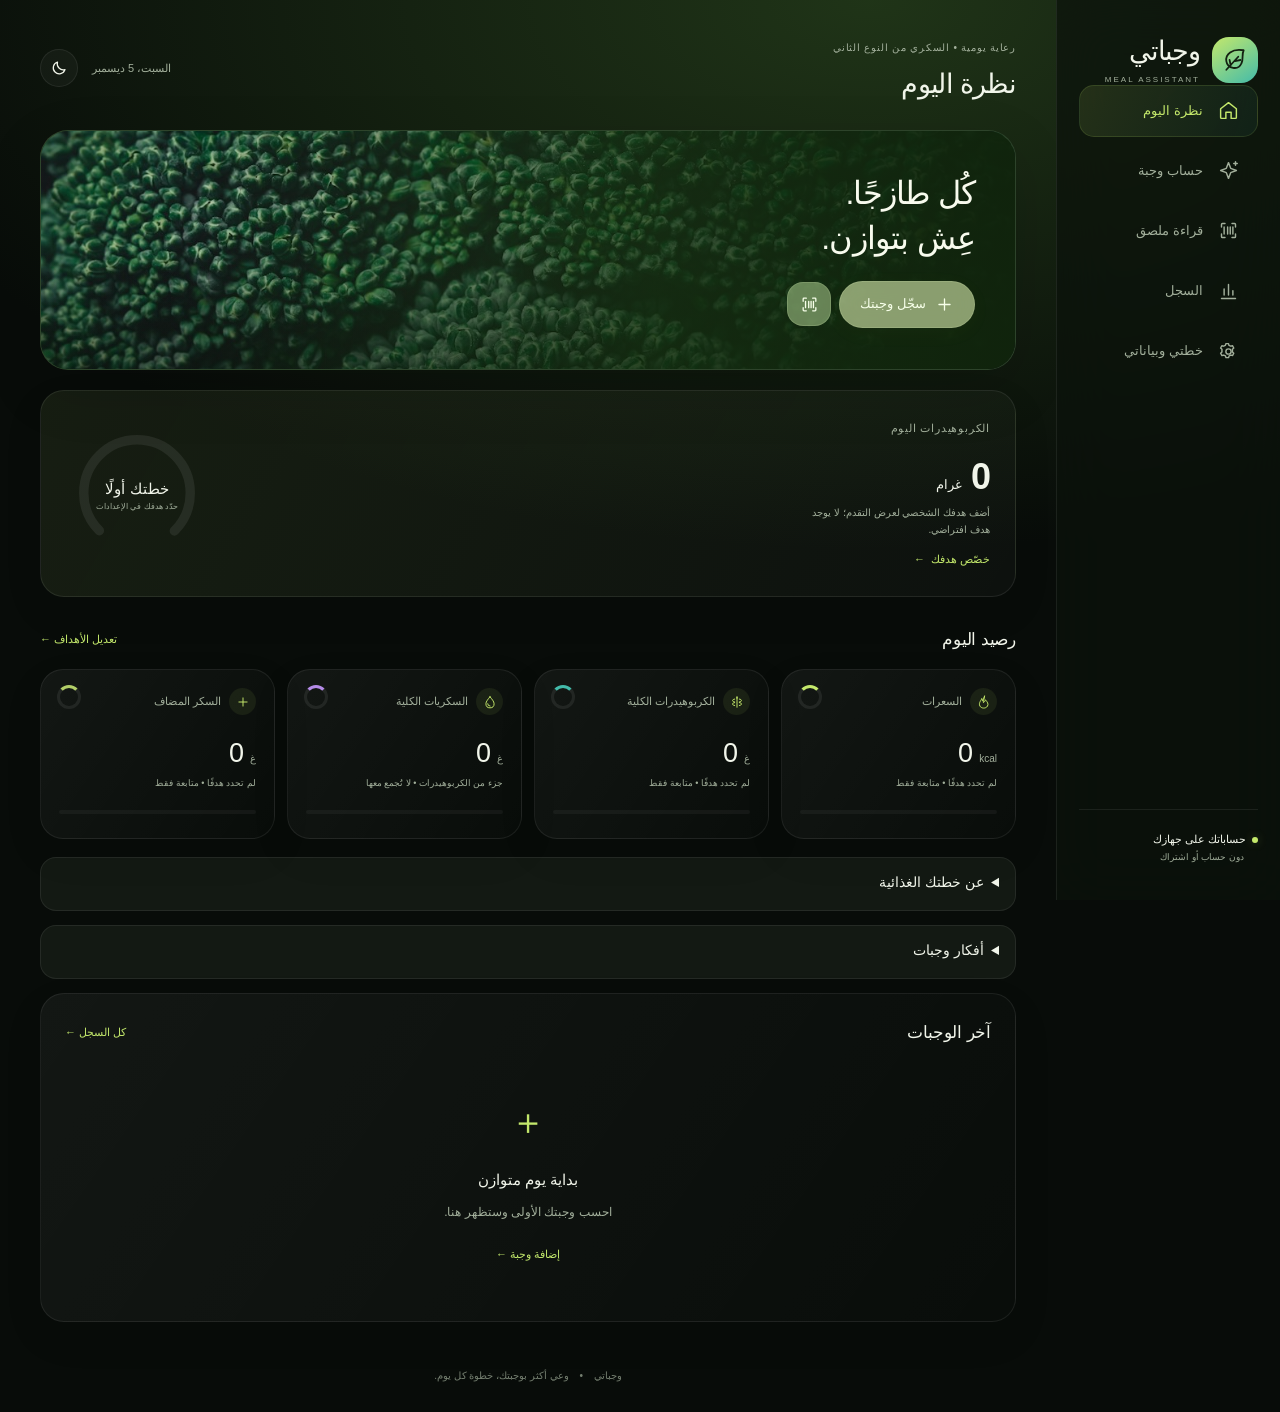
==== commit 70ff2aea: "Simplify photo-first UI with focused results and expandable details" ====
--- a/index.html
+++ b/index.html
@@ -6,7 +6,7 @@
   <meta name="theme-color" content="#145e50">
   <meta name="description" content="مساعد وجبات عربي لحساب السعرات والكربوهيدرات والسكريات ومتابعة أهداف غذائية شخصية.">
   <title>وجباتي • Meal Assistant</title>
-  <link rel="stylesheet" href="styles.css">
+  <link rel="stylesheet" href="styles.css?v=simple1">
 </head>
 <body>
 <div class="app-shell">
@@ -27,30 +27,31 @@
     <div id="storage-warning" class="notice warning" hidden>تعذّر حفظ البيانات على هذا المتصفح. صدّر نسخة احتياطية قبل إغلاق الصفحة.</div>
     <section id="page-dashboard" class="page">
       <div class="hero food-hero"><img src="assets/broccoli.jpg" alt="تفاصيل البروكلي الأخضر الطازج" class="hero-photo"><div class="hero-content"><span class="pill"><span class="live-dot"></span>وجبتك، بوعي أكثر</span><h2>كُل طازجًا.<br>عِش بتوازن.</h2><p>مكانك لفهم وجبتك، ومتابعة الكربوهيدرات<br>والسكريات وفق خطتك الشخصية.</p><div class="hero-actions"><button class="button" data-go="meal"><span class="inline-icon" data-icon="plus"></span>سجّل وجبتك</button><button class="hero-scan" data-go="label" aria-label="افتح حاسبة الملصق"><span class="inline-icon" data-icon="scan"></span></button></div></div><div class="hero-badge"><span data-icon="leaf" class="inline-icon"></span><span>خطوة أفضل<br><b>كل يوم</b></span></div></div>
-      <div class="overview-grid"><article class="flow-card"><div><span class="eyebrow">الكربوهيدرات اليوم</span><div class="flow-value" id="flow-carbs">0 <small>غرام</small></div><p id="flow-caption">متابعة وفق خطتك الشخصية</p><button class="text-button" data-go="settings">خصّص هدفك <span aria-hidden="true">←</span></button></div><div class="main-ring" id="main-ring"></div></article><article class="insight-strip"><span class="insight-symbol" data-icon="sparkles"></span><div><h2>اختيارات صغيرة. فرق في يومك.</h2><p>ابدأ بكمية واضحة، ووازن الكربوهيدرات مع الخضار والبروتين وفق خطتك.</p></div><span class="strip-dots" aria-hidden="true">✧<br>✧ ✧</span></article></div>
+      <div class="overview-grid"><article class="flow-card"><div><span class="eyebrow">الكربوهيدرات اليوم</span><div class="flow-value" id="flow-carbs">0 <small>غرام</small></div><p id="flow-caption">متابعة وفق خطتك الشخصية</p><button class="text-button" data-go="settings">خصّص هدفك <span aria-hidden="true">←</span></button></div><div class="main-ring" id="main-ring"></div></article></div>
       <div class="section-heading"><h2>رصيد اليوم</h2><button class="text-button" data-go="settings">تعديل الأهداف ←</button></div>
       <div class="metric-grid" id="daily-metrics"></div>
-      <div id="plan-reminder" class="notice"></div>
-      <div class="section-heading"><div><span class="eyebrow">إلهام لوجبتك القادمة</span><h2>ابدأ بفكرة، واضبط الكمية</h2></div><button class="text-button" data-go="meal">حساب وجبة ←</button></div><div class="recipe-grid" id="dashboard-recipes"></div><p class="small muted">صور توضيحية. القيم للمكونات النموذجية القابلة للتعديل؛ قد تختلف الإضافات في الصورة عن وجبتك.</p>
-      <div class="dashboard-bottom"><article class="card"><div class="section-heading"><h2>آخر الوجبات</h2><button class="text-button" data-go="log">كل السجل ←</button></div><div id="recent-meals"></div></article><article class="card guide-card"><span class="eyebrow">معلومة تساعدك</span><h2>السكر جزء من الكربوهيدرات</h2><p>لا تجمع غرامات السكر مع الكربوهيدرات مرة أخرى. تتبّع الكربوهيدرات الكلية، بما فيها النشويات والسكريات، ثم راجع حجم الحصة.</p><p>الأهداف شخصية؛ لا يحدد التطبيق جرعات دواء أو إنسولين، ولا يتنبأ بقراءة سكر الدم.</p><button class="text-button" data-go="settings">اقرأ الدليل والمراجع ←</button></article></div>
+      <details class="quiet-details"><summary>عن خطتك الغذائية</summary><div id="plan-reminder" class="notice"></div></details>
+      <details class="quiet-details"><summary>أفكار وجبات</summary><div class="section-heading"><div><span class="eyebrow">إلهام لوجبتك القادمة</span><h2>ابدأ بفكرة، واضبط الكمية</h2></div><button class="text-button" data-go="meal">حساب وجبة ←</button></div><div class="recipe-grid" id="dashboard-recipes"></div><p class="small muted">صور توضيحية. القيم للمكونات النموذجية القابلة للتعديل؛ قد تختلف الإضافات في الصورة عن وجبتك.</p></details>
+      <div class="dashboard-bottom"><article class="card"><div class="section-heading"><h2>آخر الوجبات</h2><button class="text-button" data-go="log">كل السجل ←</button></div><div id="recent-meals"></div></article></div>
     </section>
     <section id="page-meal" class="page" hidden>
-      <div class="intro"><h2>كل مكوّن، بكمّيته الفعلية</h2><p>اختر طعامًا من القائمة أو أدخل قيم الملصق. تُحسب النتائج للكمية التي ستتناولها.</p></div>
-      <div class="quick-actions"><button class="button secondary" data-go="label"><span class="inline-icon" data-icon="scan"></span>قيم من الملصق</button><button class="button secondary" id="quick-custom"><span class="inline-icon" data-icon="plus"></span>إضافة سريعة</button></div><div class="recipe-grid" id="meal-recipes"></div><p class="small muted">الصور توضيحية، والقيم تقديرات للمكونات والكميات المعروضة. راجعها وفق ملصقك وطريقة التحضير.</p>
+      <article class="card photo-card"><div><span class="eyebrow">ابدأ هنا</span><h2>صوّر وجبتك</h2><p class="muted">اختر صورة، حلّلها، ثم راجع المكونات والكمية.</p></div><div><label for="meal-photo" class="button upload-label">اختيار صورة</label><input id="meal-photo" type="file" accept="image/*" hidden><div id="meal-photo-preview"></div><button id="analyze-meal" class="button secondary" hidden>تحليل الصورة</button><p id="meal-photo-status" class="small muted" role="status"></p></div></article>
+      
+      <div class="quick-actions"><button class="button secondary" data-go="label"><span class="inline-icon" data-icon="scan"></span>قيم من الملصق</button><button class="button secondary" id="quick-custom"><span class="inline-icon" data-icon="plus"></span>إضافة سريعة</button></div><details class="quiet-details"><summary>أفكار وجبات جاهزة</summary><div class="recipe-grid" id="meal-recipes"></div><p class="small muted">الصور توضيحية، والقيم تقديرات للمكونات والكميات المعروضة. راجعها وفق ملصقك وطريقة التحضير.</p></details>
       <div class="workspace"><article class="card"><div class="section-heading"><h2>مكونات الوجبة</h2><span class="step">01</span></div>
-        <label for="food-search">ابحث عن طعام</label><input id="food-search" type="search" placeholder="مثل: أرز، عدس، خبز…" autocomplete="off"><div id="food-results" class="food-results"></div>
+        <details class="quiet-details"><summary>إضافة طعام يدويًا</summary><label for="food-search">ابحث عن طعام</label><input id="food-search" type="search" placeholder="مثل: أرز، عدس، خبز…" autocomplete="off"><div id="food-results" class="food-results"></div>
         <p class="muted small">قيم القائمة تقريبية لكل 100 غ من الجزء المأكول؛ تفاصيل الطهي تغيّر القيم.</p>
         <button class="button secondary" id="open-custom">＋ إدخال مكوّن من ملصقه</button>
-        <hr><div class="section-heading"><h3>المكونات المختارة</h3><span id="ingredient-count" class="muted small"></span></div><div id="ingredients"></div>
+        </details><div class="section-heading"><h3>المكونات المختارة</h3><span id="ingredient-count" class="muted small"></span></div><div id="ingredients"></div>
       </article><aside class="card summary-card"><span class="eyebrow">نتيجة الوجبة</span><div id="meal-summary"></div>
         <label for="meal-name">اسم الوجبة</label><input id="meal-name" maxlength="100" placeholder="مثال: غداء اليوم">
         <label for="meal-slot">نوع الوجبة</label><select id="meal-slot"><option value="breakfast">فطور</option><option value="lunch" selected>غداء</option><option value="dinner">عشاء</option><option value="snack">وجبة خفيفة</option></select>
         <div id="meal-comparison" class="notice"></div><button id="save-meal" class="button">حفظ في سجل اليوم</button>
       </aside></div>
-      <article class="card photo-card"><div><span class="eyebrow">اختياري</span><h2>صورة الوجبة</h2><p class="muted">أضف صورة ثم حلّلها بالخدمة التي تختارها. راجع المكونات والكميات قبل الحفظ؛ الصورة لا تكشف الوزن أو السكر المضاف بدقة.</p></div><div><button class="text-button" data-go="settings">إعداد خدمة الصور ←</button><label for="meal-photo" class="button secondary upload-label">اختيار صورة</label><input id="meal-photo" type="file" accept="image/*" hidden><div id="meal-photo-preview"></div><button id="analyze-meal" class="button secondary" hidden>تحليل الصورة</button><p id="meal-photo-status" class="small muted" role="status"></p></div></article>
     </section>
     <section id="page-label" class="page" hidden>
-      <div class="intro"><h2>من الملصق إلى حصتك</h2><p>أدخل القيم كما تظهر على العبوة، ثم حدّد كمية ما ستتناوله. السكر المضاف غير المذكور يظل «غير معروف».</p></div>
+      <article class="card photo-card"><div><span class="eyebrow">قراءة صورة الملصق</span><h2>صورة واضحة للقيم الغذائية</h2><p class="small">صوّر جدول التغذية بوضوح، مع حجم الحصة والوحدة.</p><p class="muted">راجع الأرقام المقروءة قبل حساب حصتك.</p></div><div><label for="label-photo" class="button upload-label">اختيار صورة</label><input id="label-photo" type="file" accept="image/*" hidden><div id="label-photo-preview"></div><button id="analyze-label" class="button secondary" hidden>قراءة الملصق</button><p id="label-photo-status" class="small muted" role="status"></p></div></article>
+      
       <div class="workspace"><article class="card"><div class="section-heading"><h2>بيانات المنتج</h2><span class="step">02</span></div><form id="label-form">
         <label for="label-name">اسم المنتج</label><input id="label-name" required maxlength="100" placeholder="مثال: زبادي طبيعي">
         <div class="form-grid"><div><label for="label-basis">القيم المكتوبة لكل</label><input id="label-basis" type="number" min="0.1" max="10000" step="any" value="100" required></div><div><label for="label-unit">الوحدة</label><select id="label-unit"><option value="g">غرام</option><option value="ml">ملليلتر</option></select></div></div>
@@ -65,19 +66,18 @@
         <div class="form-grid"><div><label for="label-amount">كمية ما ستتناوله</label><input id="label-amount" type="number" min="0.1" max="10000" step="any" value="100" required></div><div><label for="label-count">عدد هذه الكميات</label><input id="label-count" type="number" min="0.1" max="100" step="any" value="1" required></div></div>
         <p class="form-error" id="label-error" role="alert"></p><button type="submit" class="button">احسب حصتي</button>
       </form></article><aside class="card summary-card"><span class="eyebrow">للكمية التي اخترتها</span><div id="label-result"><div class="empty-state"><span aria-hidden="true">▤</span><h3>أرقام أوضح، قرار أسهل</h3><p>أدخل بيانات العبوة لعرض سعرات حصتك وكربوهيدراتها وسكرياتها.</p></div></div></aside></div>
-      <article class="card photo-card"><div><span class="eyebrow">قراءة صورة الملصق</span><h2>صورة واضحة للقيم الغذائية</h2><p class="muted">القراءة الآلية، إن توفرت، تعبّئ النموذج للمراجعة ولا تحفظ وجبة تلقائيًا. راجع الأرقام وحجم الحصة قبل الحساب.</p></div><div><button class="text-button" data-go="settings">إعداد خدمة الصور ←</button><label for="label-photo" class="button secondary upload-label">اختيار صورة</label><input id="label-photo" type="file" accept="image/*" hidden><div id="label-photo-preview"></div><button id="analyze-label" class="button secondary" hidden>قراءة الملصق</button><p id="label-photo-status" class="small muted" role="status"></p></div></article>
     </section>
     <section id="page-log" class="page" hidden><div class="section-heading"><div><h2>سجل وجباتك</h2><p class="muted">السعرات والكربوهيدرات والسكريات لكل وجبة ويوم.</p></div><button id="export-csv" class="button secondary compact">تصدير CSV</button></div><label for="log-date">عرض يوم</label><input id="log-date" type="date"><div class="metric-grid" id="log-metrics"></div><article class="card" id="log-entries"></article><article class="card"><h2>آخر 7 أيام</h2><div class="table-scroll"><table><thead><tr><th>اليوم</th><th>سعرة</th><th>كربوهيدرات غ</th><th>سكريات كلية غ</th><th>سكر مضاف غ</th></tr></thead><tbody id="week-table"></tbody></table></div><p class="small muted">العلامة ≥ أو * تعني أن المجموع يضم القيم المعروفة فقط مع وجود بيانات ناقصة.</p></article></section>
     <section id="page-settings" class="page" hidden><div class="intro"><h2>خطة تناسبك أنت</h2><p>أدخل الأهداف التي اتفقت عليها مع الطبيب أو اختصاصي التغذية. ترك الحقل فارغًا يعني المتابعة دون هدف محدد.</p></div><div class="settings-grid"><article class="card"><h2>الأهداف اليومية</h2><form id="settings-form"><div class="form-grid"><div><label for="goal-kcal">السعرات اليومية (kcal)</label><input id="goal-kcal" type="number" min="1" max="10000" step="any" placeholder="غير محدد"></div><div><label for="goal-carbs">الكربوهيدرات اليومية (غ)</label><input id="goal-carbs" type="number" min="1" max="1500" step="any" placeholder="غير محدد"></div><div><label for="goal-added">حد السكر المضاف (غ، اختياري)</label><input id="goal-added" type="number" min="0" max="1000" step="any" placeholder="غير محدد"></div></div><h3>الكربوهيدرات لكل وجبة (غ، اختياري)</h3><div class="form-grid"><div><label for="goal-breakfast">فطور</label><input id="goal-breakfast" type="number" min="1" max="500" step="any"></div><div><label for="goal-lunch">غداء</label><input id="goal-lunch" type="number" min="1" max="500" step="any"></div><div><label for="goal-dinner">عشاء</label><input id="goal-dinner" type="number" min="1" max="500" step="any"></div><div><label for="goal-snack">لكل وجبة خفيفة</label><input id="goal-snack" type="number" min="1" max="500" step="any"></div></div><p class="muted small">هذه أهداف للمقارنة وليست وصفة علاجية. لا يوجد حد يومي عام للسكر الطبيعي يضعه التطبيق؛ يُعرض ضمن السكر الكلي والكربوهيدرات.</p><p id="settings-error" class="form-error" role="alert"></p><button class="button" type="submit">حفظ خطتي</button></form></article><div><article class="card"><h2>بياناتك ونسختك الاحتياطية</h2><p class="muted">الحفظ في هذا المتصفح فقط. نقل الملف أو استخدام متصفح آخر لا ينقل السجل معه؛ استخدم التصدير والاستيراد.</p><button id="export-json" class="button secondary">تنزيل نسخة احتياطية JSON</button><label for="import-json" class="button secondary upload-label">استيراد نسخة احتياطية</label><input id="import-json" type="file" accept="application/json,.json" hidden><p id="backup-status" class="small" role="status"></p><button id="delete-log" class="text-button danger">حذف سجل الوجبات</button></article><article class="card"><h2>المظهر</h2><label for="theme-select">نمط العرض</label><select id="theme-select"><option value="system">حسب الجهاز</option><option value="light">فاتح</option><option value="dark">داكن</option></select></article></div></div>
-      <article class="card ai-settings"><div class="section-heading"><div><span class="eyebrow">VISION • حسابك، اختيارك</span><h2>خدمة تحليل الصور</h2></div><span class="ai-status-pill" id="ai-badge">Cloudflare جاهز</span></div><p class="muted small">خدمة Cloudflare جاهزة للتحليل من الهاتف ضمن الحصة المجانية اليومية، ولا تحتاج مفتاحًا. ويمكنك اختيار خدمة أخرى بمفتاحك. لا تحتاج كلمة مرور حسابك؛ الربط يتم بمفتاح API، ويظل المفتاح في هذه الجلسة ولا يدخل في السجل أو التصدير.</p><form id="ai-form"><div class="form-grid"><div><label for="ai-provider">الخدمة</label><select id="ai-provider"><option value="cloudflare">Cloudflare — تحليل مجاني من الهاتف</option><option value="openrouter">OpenRouter — نماذج مجانية فقط</option><option value="gemini">Google Gemini — حسب خطة حسابك</option><option value="claude">Claude API — حسب رصيد حسابك</option></select></div><div><label for="ai-model">النموذج</label><input id="ai-model" value="openrouter/free" maxlength="120" dir="ltr" autocomplete="off"></div></div><label for="ai-key">مفتاح API الخاص بك</label><input id="ai-key" type="password" autocomplete="off" spellcheck="false" placeholder="لن يُحفظ في ملف التطبيق أو المتصفح"><p id="ai-provider-note" class="small muted"></p><label class="consent-row"><input type="checkbox" id="ai-consent" required><span>أوافق على إرسال الصورة المختارة إلى مزوّد الخدمة عند ضغط «تحليل»، وفق سياسته وحدود حسابي.</span></label><div class="quick-actions"><button type="submit" class="button">تفعيل الخدمة المختارة</button><button type="button" id="ai-disconnect" class="button secondary">فصل الخدمة ومسح المفتاح</button></div></form><p id="ai-config-status" class="small" role="status"></p><div class="source-links"><a href="https://openrouter.ai/settings/keys" target="_blank" rel="noopener">مفتاح OpenRouter ↗</a><a href="https://aistudio.google.com/api-keys" target="_blank" rel="noopener">مفتاح Gemini ↗</a><a href="https://platform.claude.com/settings/keys" target="_blank" rel="noopener">مفتاح Claude ↗</a></div><details><summary>التشغيل والخصوصية وحدود المجاني</summary><p>OpenRouter مقيّد بالنماذج المجانية فقط دون تحويل تلقائي إلى نموذج مدفوع، وقد تتوقف الطلبات عند نفاد الحصة أو عدم توفر نموذج صور. تختلف سياسة البيانات باختلاف مزوّد النموذج. Gemini ليس مضمونًا مجانًا لكل بلد أو استخدام؛ راجع خطتك وشروطه، خصوصًا في المنطقة الاقتصادية الأوروبية. اشتراك دردشة Claude لا يساوي رصيد API.</p><p>للربط بـClaude شغّل <b dir="ltr">python3 server.py</b> على الكمبيوتر وافتح العنوان المحلي الذي يظهر؛ هذا يمرّر الطلب من الخادم المحلي. الحساب اليدوي يعمل من ملف HTML نفسه. لا تدخل مفتاحك في نسخة لا تثق بها.</p></details></article>
-      <article class="card reading"><span class="eyebrow">دليل الاستخدام</span><h2>حسابات مفيدة، دون أحكام قطعية</h2><ul><li>السكريات جزء من الكربوهيدرات؛ لا نجمعهما مرتين، ولا نطرح الألياف أو نحسب «صافي الكربوهيدرات» تلقائيًا.</li><li>الحصة الحسابية للكربوهيدرات تساوي نحو 15 غ؛ ليست توصية بكمية تناول ثابتة.</li><li>عند عدم ذكر السكر المضاف أو الألياف لا نعتبرهما صفرًا. يظهر المجموع المعروف مع توضيح القيم الناقصة.</li><li>تقديرات الصور والأطعمة تحتاج مراجعة؛ الملصق ووزن الطعام الفعلي أدق من تخمين الصورة.</li><li>الاختيار والكمية المناسبة يتأثران بخطتك وأدويتك وحالتك. لا تستخدم التطبيق لتعديل جرعات الدواء أو علاج هبوط السكر.</li></ul><div class="source-links"><a href="https://www.cdc.gov/diabetes/healthy-eating/carb-counting-manage-blood-sugar.html" target="_blank" rel="noopener">CDC: حساب الكربوهيدرات ↗</a><a href="https://www.cdc.gov/diabetes/healthy-eating/diabetes-meal-planning.html" target="_blank" rel="noopener">CDC: تخطيط الوجبات ↗</a><a href="https://diabetes.org/food-nutrition/understanding-carbs/carb-counting-and-diabetes" target="_blank" rel="noopener">ADA: فهم الكربوهيدرات ↗</a></div><p class="muted small">تطبيق متابعة غذائية، وليس جهازًا طبيًا. الإصدار 2.1 • راجعت المراجع في 5 نوفمبر 2026.</p></article>
+      <details class="quiet-details"><summary>إعدادات خدمة الصور</summary><article class="card ai-settings"><div class="section-heading"><div><span class="eyebrow">VISION • حسابك، اختيارك</span><h2>خدمة تحليل الصور</h2></div><span class="ai-status-pill" id="ai-badge">Cloudflare جاهز</span></div><p class="muted small">خدمة Cloudflare جاهزة للتحليل من الهاتف ضمن الحصة المجانية اليومية، ولا تحتاج مفتاحًا. ويمكنك اختيار خدمة أخرى بمفتاحك. لا تحتاج كلمة مرور حسابك؛ الخدمات الأخرى تُربط بمفتاح API، ويظل المفتاح في هذه الجلسة ولا يدخل في السجل أو التصدير.</p><form id="ai-form"><div class="form-grid"><div><label for="ai-provider">الخدمة</label><select id="ai-provider"><option value="cloudflare">Cloudflare — تحليل مجاني من الهاتف</option><option value="openrouter">OpenRouter — نماذج مجانية فقط</option><option value="gemini">Google Gemini — حسب خطة حسابك</option><option value="claude">Claude API — حسب رصيد حسابك</option></select></div><div><label for="ai-model">النموذج</label><input id="ai-model" value="openrouter/free" maxlength="120" dir="ltr" autocomplete="off"></div></div><label for="ai-key">مفتاح API الخاص بك</label><input id="ai-key" type="password" autocomplete="off" spellcheck="false" placeholder="لن يُحفظ في ملف التطبيق أو المتصفح"><p id="ai-provider-note" class="small muted"></p><label class="consent-row"><input type="checkbox" id="ai-consent" required><span>أوافق على إرسال الصورة المختارة إلى مزوّد الخدمة عند ضغط «تحليل»، وفق سياسته وحدود حسابي.</span></label><div class="quick-actions"><button type="submit" class="button">تفعيل الخدمة المختارة</button><button type="button" id="ai-disconnect" class="button secondary">فصل الخدمة ومسح المفتاح</button></div></form><p id="ai-config-status" class="small" role="status"></p><div class="source-links"><a href="https://openrouter.ai/settings/keys" target="_blank" rel="noopener">مفتاح OpenRouter ↗</a><a href="https://aistudio.google.com/api-keys" target="_blank" rel="noopener">مفتاح Gemini ↗</a><a href="https://platform.claude.com/settings/keys" target="_blank" rel="noopener">مفتاح Claude ↗</a></div><details><summary>التشغيل والخصوصية وحدود المجاني</summary><p>OpenRouter مقيّد بالنماذج المجانية فقط دون تحويل تلقائي إلى نموذج مدفوع، وقد تتوقف الطلبات عند نفاد الحصة أو عدم توفر نموذج صور. تختلف سياسة البيانات باختلاف مزوّد النموذج. Gemini ليس مضمونًا مجانًا لكل بلد أو استخدام؛ راجع خطتك وشروطه، خصوصًا في المنطقة الاقتصادية الأوروبية. اشتراك دردشة Claude لا يساوي رصيد API.</p><p>للربط بـClaude شغّل <b dir="ltr">python3 server.py</b> على الكمبيوتر وافتح العنوان المحلي الذي يظهر؛ هذا يمرّر الطلب من الخادم المحلي. الحساب اليدوي يعمل من ملف HTML نفسه. لا تدخل مفتاحك في نسخة لا تثق بها.</p></details></article>
+      </details><details class="quiet-details"><summary>الدليل والمراجع</summary><article class="card reading"><span class="eyebrow">دليل الاستخدام</span><h2>حسابات مفيدة، دون أحكام قطعية</h2><ul><li>السكريات جزء من الكربوهيدرات؛ لا نجمعهما مرتين، ولا نطرح الألياف أو نحسب «صافي الكربوهيدرات» تلقائيًا.</li><li>الحصة الحسابية للكربوهيدرات تساوي نحو 15 غ؛ ليست توصية بكمية تناول ثابتة.</li><li>عند عدم ذكر السكر المضاف أو الألياف لا نعتبرهما صفرًا. يظهر المجموع المعروف مع توضيح القيم الناقصة.</li><li>تقديرات الصور والأطعمة تحتاج مراجعة؛ الملصق ووزن الطعام الفعلي أدق من تخمين الصورة.</li><li>الاختيار والكمية المناسبة يتأثران بخطتك وأدويتك وحالتك. لا تستخدم التطبيق لتعديل جرعات الدواء أو علاج هبوط السكر.</li></ul><div class="source-links"><a href="https://www.cdc.gov/diabetes/healthy-eating/carb-counting-manage-blood-sugar.html" target="_blank" rel="noopener">CDC: حساب الكربوهيدرات ↗</a><a href="https://www.cdc.gov/diabetes/healthy-eating/diabetes-meal-planning.html" target="_blank" rel="noopener">CDC: تخطيط الوجبات ↗</a><a href="https://diabetes.org/food-nutrition/understanding-carbs/carb-counting-and-diabetes" target="_blank" rel="noopener">ADA: فهم الكربوهيدرات ↗</a></div><p class="muted small">تطبيق متابعة غذائية، وليس جهازًا طبيًا. الإصدار 2.1 • راجعت المراجع في 5 نوفمبر 2026.</p></article></details>
     </section>
     <footer>وجباتي <span>•</span> وعي أكثر بوجبتك، خطوة كل يوم.</footer>
   </main>
 </div>
 <dialog id="custom-dialog"><form id="custom-form"><div class="section-heading"><h2>إضافة مكوّن مخصص</h2><button type="button" id="close-custom" class="icon-button" aria-label="إغلاق">×</button></div><p class="muted small">أدخل القيم لكل 100 غ من الطعام. للسوائل أو القيم لكل حصة استخدم قسم «قراءة ملصق».</p><label for="custom-name">اسم الطعام</label><input id="custom-name" required maxlength="100"><div class="form-grid"><div><label for="custom-kcal">سعرة / 100 غ</label><input id="custom-kcal" type="number" min="0" max="1000" step="any" required></div><div><label for="custom-carbs">كربوهيدرات غ / 100 غ</label><input id="custom-carbs" type="number" min="0" max="100" step="any" required></div><div><label for="custom-sugar">سكريات كلية غ / 100 غ</label><input id="custom-sugar" type="number" min="0" max="100" step="any" required></div><div><label for="custom-added">سكر مضاف غ / 100 غ</label><input id="custom-added" type="number" min="0" max="100" step="any" placeholder="غير معروف"></div><div><label for="custom-fiber">ألياف غ / 100 غ</label><input id="custom-fiber" type="number" min="0" max="100" step="any" placeholder="غير معروف"></div><div><label for="custom-amount">الكمية المتناولة (غ)</label><input id="custom-amount" type="number" min="0.1" max="10000" step="any" value="100" required></div></div><p id="custom-error" class="form-error" role="alert"></p><button type="submit" class="button">أضف إلى الوجبة</button></form></dialog>
 <div id="toast" role="status" aria-live="polite" hidden></div>
-<script src="ai.js"></script>
-<script src="app.js"></script>
+<script src="ai.js?v=simple1"></script>
+<script src="app.js?v=simple1"></script>
 </body>
 </html>
--- a/styles.css
+++ b/styles.css
@@ -20,3 +20,15 @@
 .nav-item .nav-label{font-size:13px;width:auto;height:auto;line-height:1.7;display:inline;white-space:nowrap}
 @media(max-width:760px){.nav-item .nav-label{font-size:8px;line-height:1.4;width:auto;height:auto;display:inline}.nav-item[data-page=meal] .nav-label{display:none}}
 @media(max-width:360px){.nav-item .nav-label{font-size:7px}}
+
+/* Focused, progressive disclosure UI */
+.quiet-details{border:1px solid var(--line);border-radius:16px;padding:12px 16px;margin:14px 0;background:var(--surface)}
+.quiet-details>summary{cursor:pointer;font-size:14px;font-weight:600;color:var(--text);min-height:28px;list-style-position:inside}
+.quiet-details[open]>summary{margin-bottom:14px}.quiet-details .notice{border:0;padding:0;margin:0;background:transparent}
+.guidance>p:first-of-type{font-size:15px;font-weight:600}.guidance h3{font-size:18px}.guidance h4{font-size:15px}
+.overview-grid{grid-template-columns:1fr}.dashboard-bottom{grid-template-columns:1fr}.hero-badge,.hero-content>.pill,.sidebar-caption{display:none}
+.food-hero{min-height:240px}.hero-content h2{margin-top:0;font-size:32px}.hero-content>p{display:none}
+.photo-card{padding:26px;background:linear-gradient(125deg,#38512c66,#25ac9a12);border-color:var(--teal)}
+.photo-card h2{font-size:24px;margin:4px 0}.photo-card .upload-label{min-height:48px;font-size:16px;display:inline-flex;align-items:center;justify-content:center;padding-inline:28px}
+.photo-card p{font-size:14px}.photo-preview{max-height:300px;object-fit:contain}.photo-candidate{font-size:14px}.guidance{margin-block:18px}
+@media(max-width:760px){.food-hero{min-height:210px;padding:22px}.hero-content h2{font-size:29px;margin:0}.hero-actions{margin-top:16px}.photo-card{padding:20px}.photo-card>div:last-child{display:flex;flex-direction:column;align-items:stretch}.photo-card .button{width:100%;font-size:15px}.notice,.small,.guidance p,.guidance li{font-size:13px;line-height:1.9}.guidance h3{font-size:18px}.topbar .eyebrow{display:none}.metric{min-height:135px}.metric-detail{font-size:10px}.quiet-details{padding:12px}.consent-row{font-size:13px}.text-button{font-size:12px}}
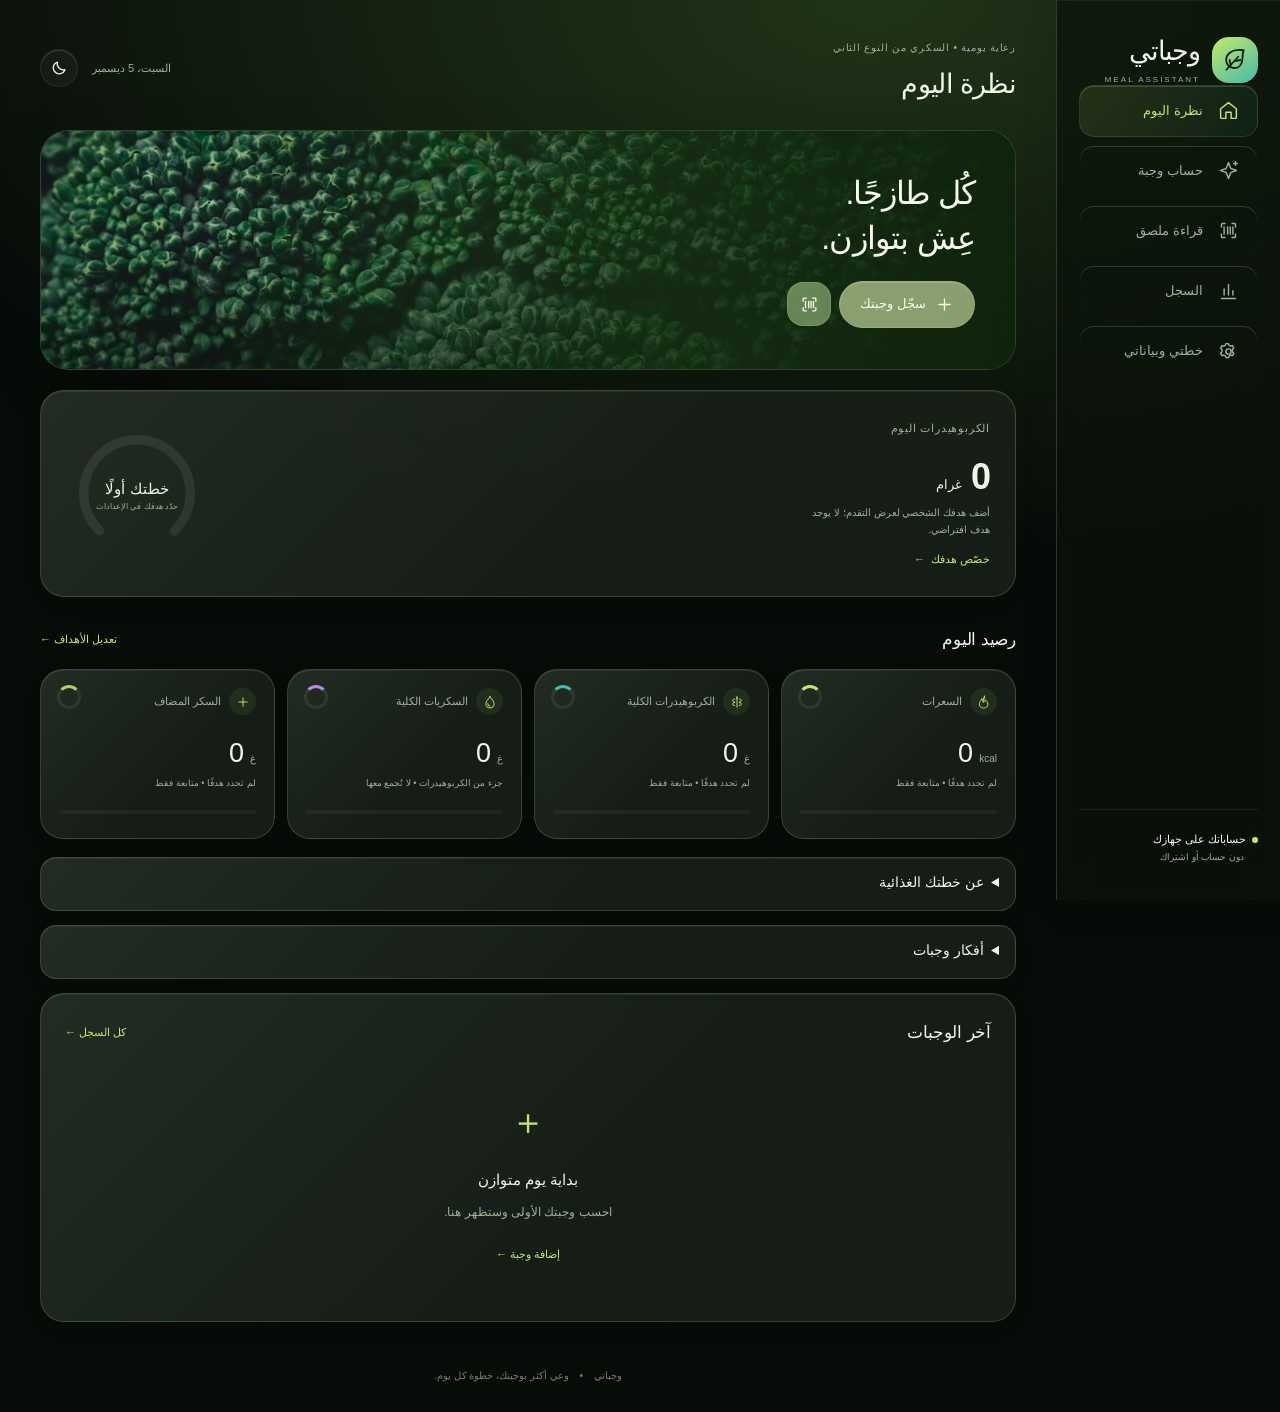
==== commit 9ff2f436: "Add subtle glass surfaces and gentle motion" ====
--- a/index.html
+++ b/index.html
@@ -6,7 +6,7 @@
   <meta name="theme-color" content="#145e50">
   <meta name="description" content="مساعد وجبات عربي لحساب السعرات والكربوهيدرات والسكريات ومتابعة أهداف غذائية شخصية.">
   <title>وجباتي • Meal Assistant</title>
-  <link rel="stylesheet" href="styles.css?v=simple1">
+  <link rel="stylesheet" href="styles.css?v=glass1">
 </head>
 <body>
 <div class="app-shell">
@@ -77,7 +77,7 @@
 </div>
 <dialog id="custom-dialog"><form id="custom-form"><div class="section-heading"><h2>إضافة مكوّن مخصص</h2><button type="button" id="close-custom" class="icon-button" aria-label="إغلاق">×</button></div><p class="muted small">أدخل القيم لكل 100 غ من الطعام. للسوائل أو القيم لكل حصة استخدم قسم «قراءة ملصق».</p><label for="custom-name">اسم الطعام</label><input id="custom-name" required maxlength="100"><div class="form-grid"><div><label for="custom-kcal">سعرة / 100 غ</label><input id="custom-kcal" type="number" min="0" max="1000" step="any" required></div><div><label for="custom-carbs">كربوهيدرات غ / 100 غ</label><input id="custom-carbs" type="number" min="0" max="100" step="any" required></div><div><label for="custom-sugar">سكريات كلية غ / 100 غ</label><input id="custom-sugar" type="number" min="0" max="100" step="any" required></div><div><label for="custom-added">سكر مضاف غ / 100 غ</label><input id="custom-added" type="number" min="0" max="100" step="any" placeholder="غير معروف"></div><div><label for="custom-fiber">ألياف غ / 100 غ</label><input id="custom-fiber" type="number" min="0" max="100" step="any" placeholder="غير معروف"></div><div><label for="custom-amount">الكمية المتناولة (غ)</label><input id="custom-amount" type="number" min="0.1" max="10000" step="any" value="100" required></div></div><p id="custom-error" class="form-error" role="alert"></p><button type="submit" class="button">أضف إلى الوجبة</button></form></dialog>
 <div id="toast" role="status" aria-live="polite" hidden></div>
-<script src="ai.js?v=simple1"></script>
-<script src="app.js?v=simple1"></script>
+<script src="ai.js?v=glass1"></script>
+<script src="app.js?v=glass1"></script>
 </body>
 </html>
--- a/styles.css
+++ b/styles.css
@@ -32,3 +32,23 @@
 .photo-card h2{font-size:24px;margin:4px 0}.photo-card .upload-label{min-height:48px;font-size:16px;display:inline-flex;align-items:center;justify-content:center;padding-inline:28px}
 .photo-card p{font-size:14px}.photo-preview{max-height:300px;object-fit:contain}.photo-candidate{font-size:14px}.guidance{margin-block:18px}
 @media(max-width:760px){.food-hero{min-height:210px;padding:22px}.hero-content h2{font-size:29px;margin:0}.hero-actions{margin-top:16px}.photo-card{padding:20px}.photo-card>div:last-child{display:flex;flex-direction:column;align-items:stretch}.photo-card .button{width:100%;font-size:15px}.notice,.small,.guidance p,.guidance li{font-size:13px;line-height:1.9}.guidance h3{font-size:18px}.topbar .eyebrow{display:none}.metric{min-height:135px}.metric-detail{font-size:10px}.quiet-details{padding:12px}.consent-row{font-size:13px}.text-button{font-size:12px}}
+
+/* Subtle glass: opaque fallback, translucent surfaces where supported. */
+:root{--glass:rgba(255,255,255,.86);--glass-edge:rgba(255,255,255,.55);--glass-glow:rgba(255,255,255,.22)}
+:root[data-theme=dark]{--glass:rgba(24,32,25,.88);--glass-edge:rgba(220,245,204,.16);--glass-glow:rgba(225,255,211,.065)}
+.card,.metric,.flow-card,.quiet-details,.recipe-card{border-color:var(--glass-edge);box-shadow:inset 0 1px 0 var(--glass-glow),0 8px 28px #0000000c;background-image:linear-gradient(135deg,var(--glass-glow),transparent 58%)}
+@supports ((backdrop-filter:blur(1px)) or (-webkit-backdrop-filter:blur(1px))){
+.card,.metric,.flow-card,.quiet-details,.recipe-card{background-color:var(--glass);backdrop-filter:blur(12px) saturate(112%);-webkit-backdrop-filter:blur(12px) saturate(112%)}
+.sidebar{backdrop-filter:blur(24px) saturate(125%);-webkit-backdrop-filter:blur(24px) saturate(125%)}
+}
+.photo-card{background-image:radial-gradient(ellipse at 5% 0%,#bcdf6c16,transparent 65%),linear-gradient(125deg,#38512c44,#25ac9a0d);border-color:#71c9a34d}
+:root[data-theme=light] .photo-card{background-color:rgba(233,239,223,.88)}
+.sidebar{border-color:var(--glass-edge);box-shadow:inset 0 1px 0 var(--glass-glow),0 10px 35px #00000018}
+.button,.icon-button,.nav-item,.upload-label{transition:transform .22s ease,box-shadow .22s ease,filter .22s ease;box-shadow:inset 0 1px 0 #ffffff28}
+.button:active,.icon-button:active,.upload-label:active{transform:scale(.98)}
+@media(hover:hover){.button:hover,.upload-label:hover{filter:brightness(1.045);box-shadow:inset 0 1px 0 #ffffff50,0 5px 18px #72c7a51a}}
+/* A single gentle light drift on entry, never over the text. */
+.photo-card{background-size:140% 140%,100% 100%;animation:glass-drift 2.8s ease-out both}
+@keyframes glass-drift{from{background-position:80% 0%,0 0}to{background-position:0% 0%,0 0}}
+@media(prefers-reduced-motion:reduce){.photo-card{animation:none}.button,.icon-button,.nav-item,.upload-label{transition:none}.button:active,.icon-button:active,.upload-label:active{transform:none}}
+@media(prefers-reduced-transparency:reduce){.card,.metric,.flow-card,.quiet-details,.recipe-card,.sidebar{background-color:var(--surface);backdrop-filter:none;-webkit-backdrop-filter:none}}
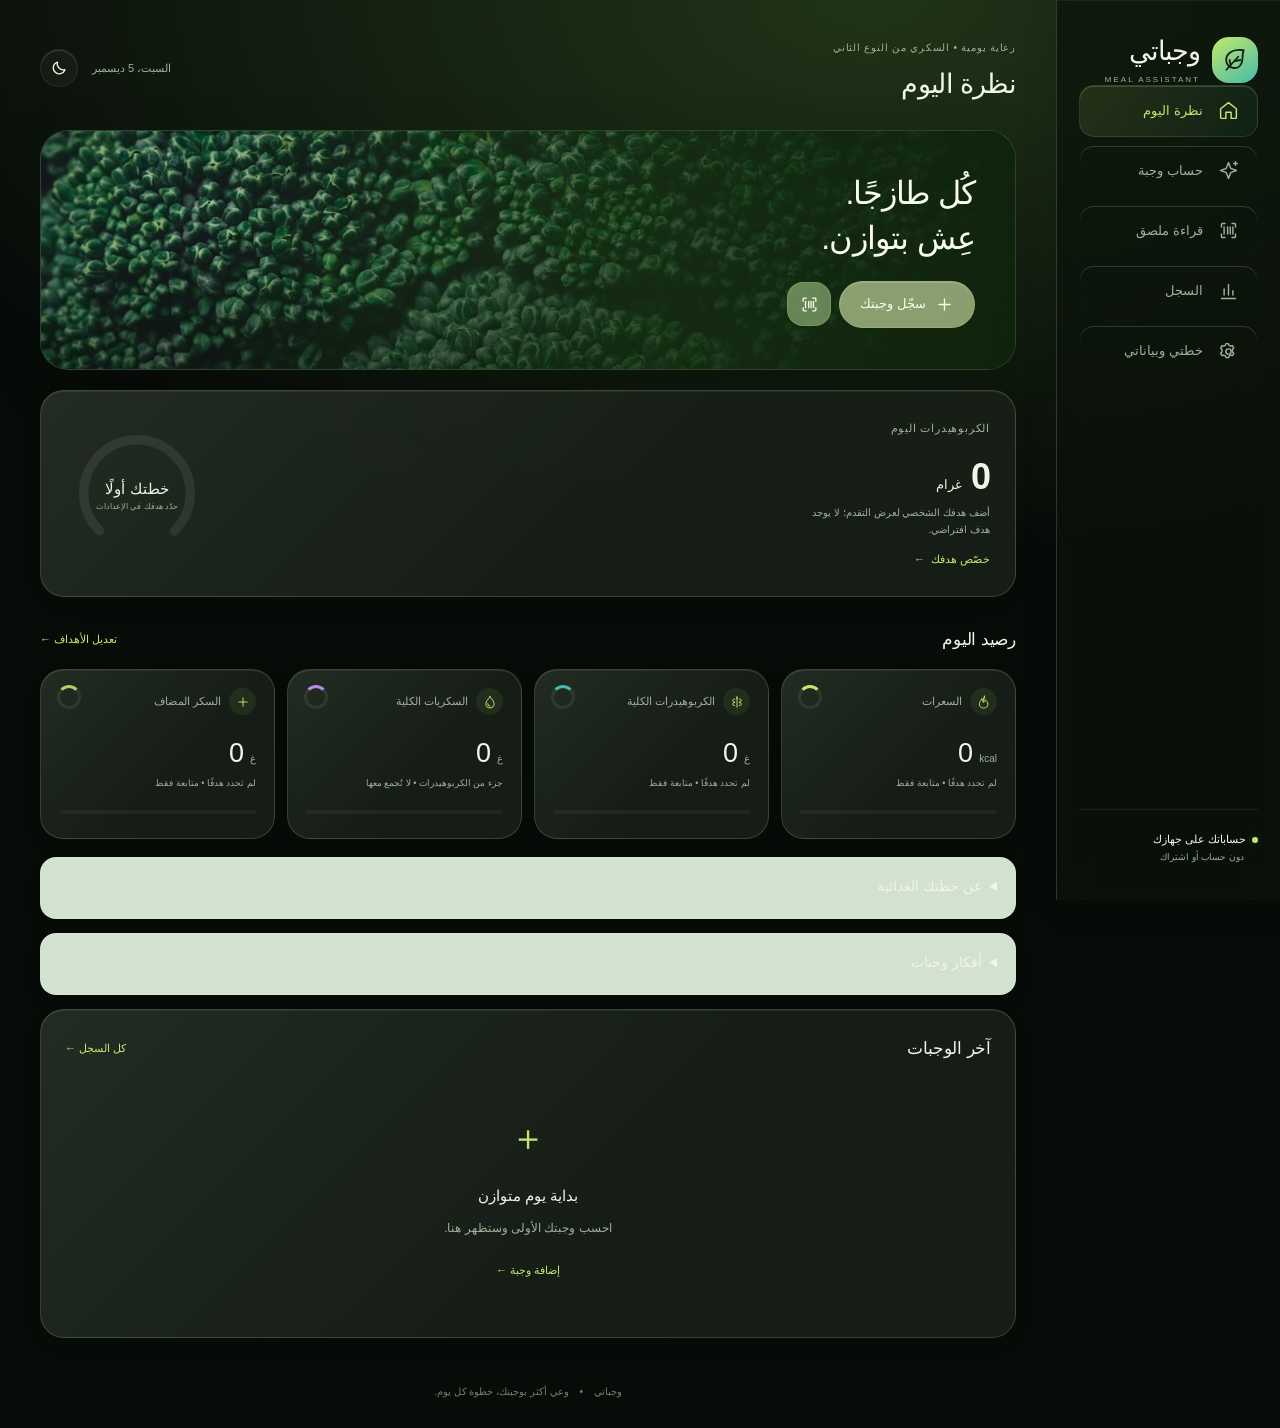
==== commit 8c4701af: "Add multi-photo analysis and interactive feedback" ====
--- a/index.html
+++ b/index.html
@@ -35,7 +35,7 @@
       <div class="dashboard-bottom"><article class="card"><div class="section-heading"><h2>آخر الوجبات</h2><button class="text-button" data-go="log">كل السجل ←</button></div><div id="recent-meals"></div></article></div>
     </section>
     <section id="page-meal" class="page" hidden>
-      <article class="card photo-card"><div><span class="eyebrow">ابدأ هنا</span><h2>صوّر وجبتك</h2><p class="muted">اختر صورة، حلّلها، ثم راجع المكونات والكمية.</p></div><div><label for="meal-photo" class="button upload-label">اختيار صورة</label><input id="meal-photo" type="file" accept="image/*" hidden><div id="meal-photo-preview"></div><button id="analyze-meal" class="button secondary" hidden>تحليل الصورة</button><p id="meal-photo-status" class="small muted" role="status"></p></div></article>
+      <article class="card photo-card"><div><span class="eyebrow">ابدأ هنا</span><h2>صوّر وجبتك</h2><p class="muted">اختر صورة واحدة أو عدة صور للوجبة، ثم راجع المكونات والكمية.</p></div><div><label for="meal-photo" class="button upload-label">اختيار صور الوجبة</label><input id="meal-photo" type="file" accept="image/*" multiple hidden><div id="meal-photo-preview"></div><button id="analyze-meal" class="button secondary" hidden>تحليل الصور معًا</button><p id="meal-photo-status" class="small muted" role="status"></p></div></article>
       
       <div class="quick-actions"><button class="button secondary" data-go="label"><span class="inline-icon" data-icon="scan"></span>قيم من الملصق</button><button class="button secondary" id="quick-custom"><span class="inline-icon" data-icon="plus"></span>إضافة سريعة</button></div><details class="quiet-details"><summary>أفكار وجبات جاهزة</summary><div class="recipe-grid" id="meal-recipes"></div><p class="small muted">الصور توضيحية، والقيم تقديرات للمكونات والكميات المعروضة. راجعها وفق ملصقك وطريقة التحضير.</p></details>
       <div class="workspace"><article class="card"><div class="section-heading"><h2>مكونات الوجبة</h2><span class="step">01</span></div>
@@ -50,7 +50,7 @@
       </aside></div>
     </section>
     <section id="page-label" class="page" hidden>
-      <article class="card photo-card"><div><span class="eyebrow">قراءة صورة الملصق</span><h2>صورة واضحة للقيم الغذائية</h2><p class="small">صوّر جدول التغذية بوضوح، مع حجم الحصة والوحدة.</p><p class="muted">راجع الأرقام المقروءة قبل حساب حصتك.</p></div><div><label for="label-photo" class="button upload-label">اختيار صورة</label><input id="label-photo" type="file" accept="image/*" hidden><div id="label-photo-preview"></div><button id="analyze-label" class="button secondary" hidden>قراءة الملصق</button><p id="label-photo-status" class="small muted" role="status"></p></div></article>
+      <article class="card photo-card"><div><span class="eyebrow">قراءة صورة الملصق</span><h2>صورة واضحة للقيم الغذائية</h2><p class="small">اختر صورة واحدة أو عدة صور للمنتج؛ ستُقرأ معًا للمقارنة والمراجعة.</p><p class="muted">راجع الأرقام المقروءة قبل حساب حصتك.</p></div><div><label for="label-photo" class="button upload-label">اختيار صور المنتج</label><input id="label-photo" type="file" accept="image/*" multiple hidden><div id="label-photo-preview"></div><button id="analyze-label" class="button secondary" hidden>قراءة الصور معًا</button><p id="label-photo-status" class="small muted" role="status"></p></div></article>
       
       <div class="workspace"><article class="card"><div class="section-heading"><h2>بيانات المنتج</h2><span class="step">02</span></div><form id="label-form">
         <label for="label-name">اسم المنتج</label><input id="label-name" required maxlength="100" placeholder="مثال: زبادي طبيعي">
--- a/styles.css
+++ b/styles.css
@@ -52,3 +52,17 @@
 @keyframes glass-drift{from{background-position:80% 0%,0 0}to{background-position:0% 0%,0 0}}
 @media(prefers-reduced-motion:reduce){.photo-card{animation:none}.button,.icon-button,.nav-item,.upload-label{transition:none}.button:active,.icon-button:active,.upload-label:active{transform:none}}
 @media(prefers-reduced-transparency:reduce){.card,.metric,.flow-card,.quiet-details,.recipe-card,.sidebar{background-color:var(--surface);backdrop-filter:none;-webkit-backdrop-filter:none}}
+
+/* Clear interaction feedback and calm reading surfaces */
+@media (hover:hover){
+  .button:hover,.icon-button:hover,.nav-item:hover,.food-option:hover,.text-button:hover,.recipe-add:hover{transform:translateY(-2px) scale(1.025);filter:brightness(.93);}
+  .nav-item[data-page=meal]:hover{transform:translateY(-3px) scale(1.06)}
+}
+.button:active,.icon-button:active,.nav-item:active,.food-option:active,.text-button:active,.recipe-add:active{transform:scale(.97);filter:brightness(.82)}
+.reading,.guidance,.quiet-details,.notice,.source-links{background:rgba(244,250,239,.94);color:#1d3029;border-radius:16px;padding:16px 18px}
+.reading p,.reading li,.guidance p,.guidance li,.quiet-details p{color:#1d3029}
+:root[data-theme=dark] .reading,:root[data-theme=dark] .guidance,:root[data-theme=dark] .quiet-details,:root[data-theme=dark] .notice,:root[data-theme=dark] .source-links{background:rgba(225,240,222,.94);color:#15251e}
+:root[data-theme=dark] .reading p,:root[data-theme=dark] .reading li,:root[data-theme=dark] .guidance p,:root[data-theme=dark] .guidance li,:root[data-theme=dark] .quiet-details p{color:#15251e}
+#meal-photo-preview,#label-photo-preview{display:grid;grid-template-columns:repeat(auto-fit,minmax(120px,1fr));gap:8px;margin-top:10px}
+#meal-photo-preview .photo-preview,#label-photo-preview .photo-preview{height:120px;margin-top:0}
+@media(max-width:760px){#meal-photo-preview,#label-photo-preview{grid-template-columns:repeat(2,minmax(0,1fr))}.reading,.guidance,.quiet-details,.notice,.source-links{padding:14px;font-size:13px}}
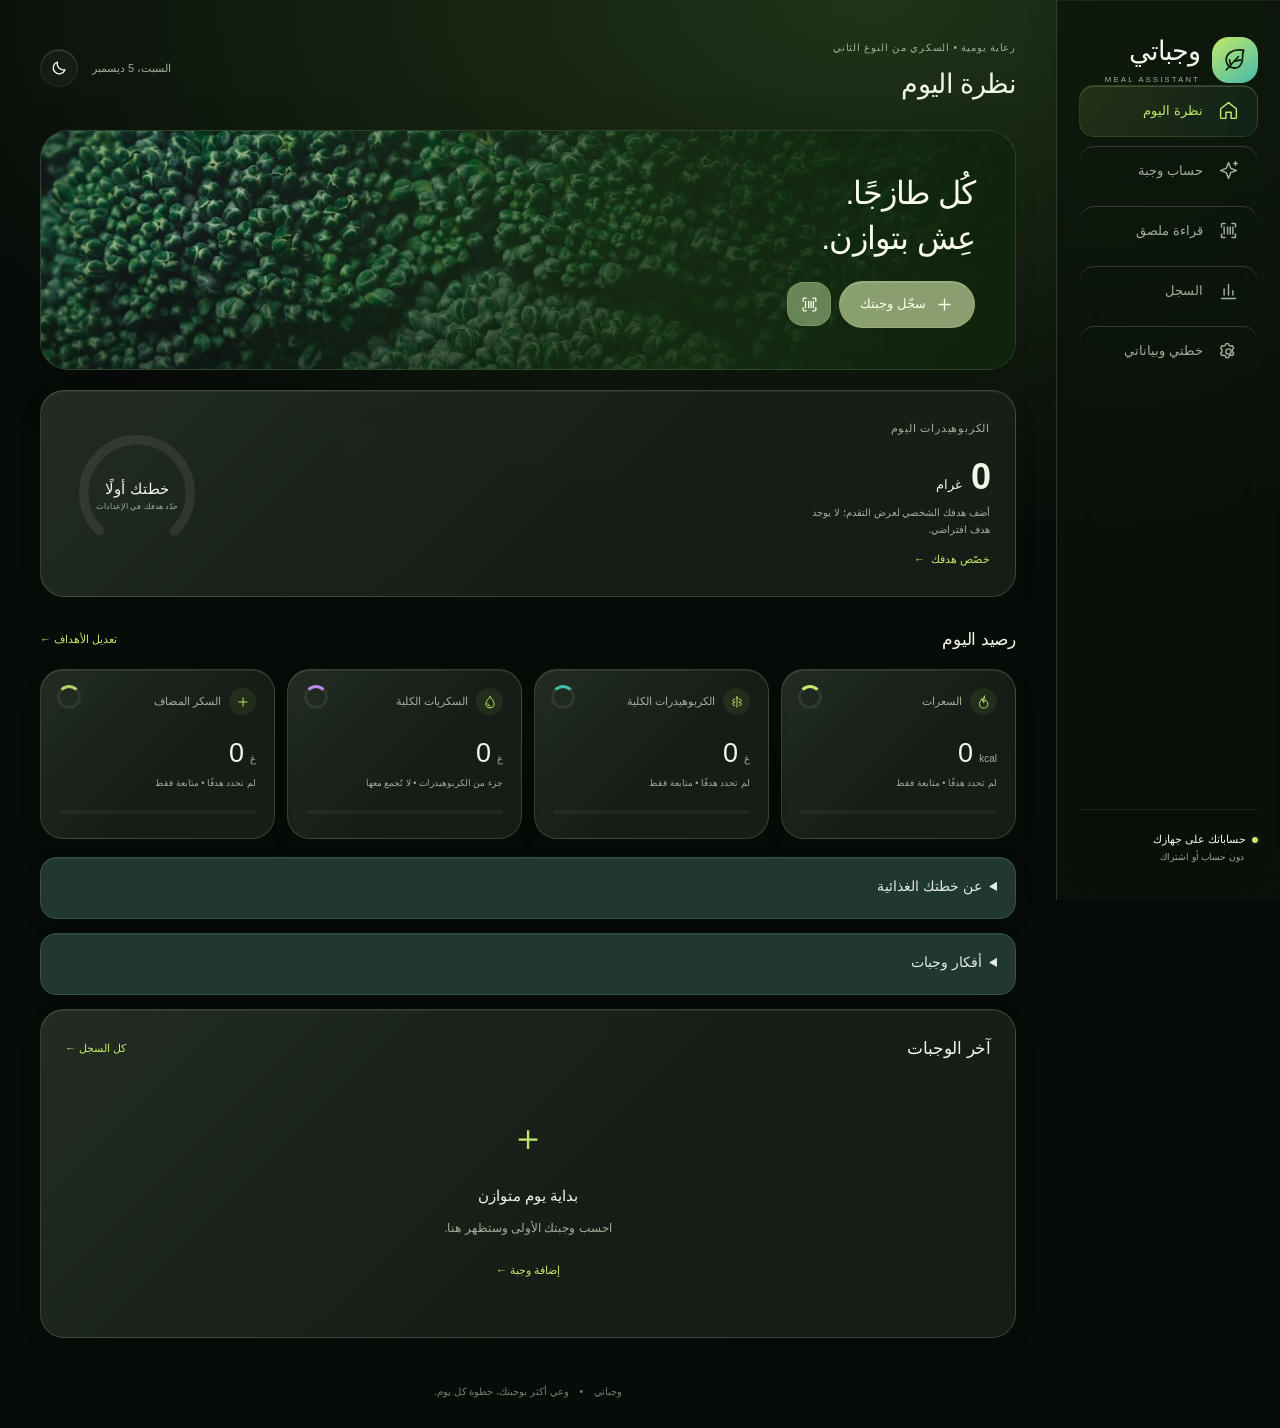
==== commit 6b50f5fe: "Bust cached assets and fix theme contrast" ====
--- a/index.html
+++ b/index.html
@@ -6,7 +6,7 @@
   <meta name="theme-color" content="#145e50">
   <meta name="description" content="مساعد وجبات عربي لحساب السعرات والكربوهيدرات والسكريات ومتابعة أهداف غذائية شخصية.">
   <title>وجباتي • Meal Assistant</title>
-  <link rel="stylesheet" href="styles.css?v=glass1">
+  <link rel="stylesheet" href="styles.css?v=themefix2">
 </head>
 <body>
 <div class="app-shell">
@@ -77,7 +77,7 @@
 </div>
 <dialog id="custom-dialog"><form id="custom-form"><div class="section-heading"><h2>إضافة مكوّن مخصص</h2><button type="button" id="close-custom" class="icon-button" aria-label="إغلاق">×</button></div><p class="muted small">أدخل القيم لكل 100 غ من الطعام. للسوائل أو القيم لكل حصة استخدم قسم «قراءة ملصق».</p><label for="custom-name">اسم الطعام</label><input id="custom-name" required maxlength="100"><div class="form-grid"><div><label for="custom-kcal">سعرة / 100 غ</label><input id="custom-kcal" type="number" min="0" max="1000" step="any" required></div><div><label for="custom-carbs">كربوهيدرات غ / 100 غ</label><input id="custom-carbs" type="number" min="0" max="100" step="any" required></div><div><label for="custom-sugar">سكريات كلية غ / 100 غ</label><input id="custom-sugar" type="number" min="0" max="100" step="any" required></div><div><label for="custom-added">سكر مضاف غ / 100 غ</label><input id="custom-added" type="number" min="0" max="100" step="any" placeholder="غير معروف"></div><div><label for="custom-fiber">ألياف غ / 100 غ</label><input id="custom-fiber" type="number" min="0" max="100" step="any" placeholder="غير معروف"></div><div><label for="custom-amount">الكمية المتناولة (غ)</label><input id="custom-amount" type="number" min="0.1" max="10000" step="any" value="100" required></div></div><p id="custom-error" class="form-error" role="alert"></p><button type="submit" class="button">أضف إلى الوجبة</button></form></dialog>
 <div id="toast" role="status" aria-live="polite" hidden></div>
-<script src="ai.js?v=glass1"></script>
-<script src="app.js?v=glass1"></script>
+<script src="ai.js?v=themefix2"></script>
+<script src="app.js?v=themefix2"></script>
 </body>
 </html>
--- a/styles.css
+++ b/styles.css
@@ -66,3 +66,90 @@
 #meal-photo-preview,#label-photo-preview{display:grid;grid-template-columns:repeat(auto-fit,minmax(120px,1fr));gap:8px;margin-top:10px}
 #meal-photo-preview .photo-preview,#label-photo-preview .photo-preview{height:120px;margin-top:0}
 @media(max-width:760px){#meal-photo-preview,#label-photo-preview{grid-template-columns:repeat(2,minmax(0,1fr))}.reading,.guidance,.quiet-details,.notice,.source-links{padding:14px;font-size:13px}}
+
+/* Restore the original calm reading palette with a more solid surface. */
+.reading,.guidance,.notice,.source-links{background:var(--soft);color:var(--muted)}
+.reading p,.reading li,.guidance p,.guidance li{color:var(--muted)}
+.quiet-details{background:var(--surface);color:var(--muted)}
+.quiet-details p{color:var(--muted)}
+:root[data-theme=dark] .reading,:root[data-theme=dark] .guidance,:root[data-theme=dark] .notice,:root[data-theme=dark] .source-links{background:var(--soft);color:var(--muted)}
+:root[data-theme=dark] .reading p,:root[data-theme=dark] .reading li,:root[data-theme=dark] .guidance p,:root[data-theme=dark] .guidance li,:root[data-theme=dark] .quiet-details p{color:var(--muted)}
+
+/* Dark text on light/translucent reading cards for stronger contrast. */
+.quiet-details>summary,.quiet-details .section-heading h2,.quiet-details .eyebrow,.quiet-details .small,.quiet-details .muted,.quiet-details p,.quiet-details li,.quiet-details .text-button{color:#111!important}
+.quiet-details .recipe-card,.quiet-details .recipe-card h3,.quiet-details .recipe-card p,.quiet-details .recipe-card small{color:#111}
+.quiet-details .recipe-card .recipe-nutrients{color:#111}
+.quiet-details{background:#eaf3ec;border-color:#d5e4d8}
+.quiet-details .recipe-card{background:#f3f8ef;border-color:#d5e4d8}
+:root[data-theme=dark] .quiet-details{background:#20382d;border-color:#355244}
+:root[data-theme=dark] .quiet-details .recipe-card{background:#294238;border-color:#426052}
+
+/* Ensure every light surface uses black readable text in light mode. */
+:root[data-theme=light] .card:not(.photo-card),
+:root[data-theme=light] .metric,
+:root[data-theme=light] .flow-card,
+:root[data-theme=light] .recipe-card,
+:root[data-theme=light] .quiet-details,
+:root[data-theme=light] .food-option{
+  color:#111;
+}
+:root[data-theme=light] .card:not(.photo-card) h1,
+:root[data-theme=light] .card:not(.photo-card) h2,
+:root[data-theme=light] .card:not(.photo-card) h3,
+:root[data-theme=light] .card:not(.photo-card) p,
+:root[data-theme=light] .card:not(.photo-card) label,
+:root[data-theme=light] .card:not(.photo-card) .muted,
+:root[data-theme=light] .metric .metric-title,
+:root[data-theme=light] .metric .metric-detail,
+:root[data-theme=light] .flow-card p,
+:root[data-theme=light] .recipe-card p,
+:root[data-theme=light] .recipe-card small,
+:root[data-theme=light] .food-option small{
+  color:#111;
+}
+
+/* Light glass surfaces: translucent white with the existing black text. */
+:root[data-theme=light] .quiet-details{background:rgba(255,255,255,.72);border-color:rgba(255,255,255,.8);backdrop-filter:blur(12px);-webkit-backdrop-filter:blur(12px)}
+:root[data-theme=light] .quiet-details .recipe-card{background:rgba(255,255,255,.62);border-color:rgba(255,255,255,.82)}
+
+/* Professional color hierarchy: neutral canvas, one primary green, restrained accents. */
+:root[data-theme=light]{
+  --bg:#f4f7f2;--surface:#ffffff;--text:#111b17;--muted:#52645b;--line:#d9e4dc;
+  --accent:#176b55;--soft:#e7f0e8;--warn:#8b5a16;--warn-bg:#fff4dc;
+  --shadow:0 10px 28px rgba(24,59,46,.08)
+}
+:root[data-theme=light] body{background:radial-gradient(ellipse 90% 420px at 50% -90px,#dcebd566,transparent),var(--bg)}
+:root[data-theme=light] .sidebar{background:rgba(255,255,255,.78);border-color:#d3e0d7}
+:root[data-theme=light] .hero{background:linear-gradient(135deg,#185b4b,#217b65)}
+:root[data-theme=light] .flow-card{background:linear-gradient(135deg,rgba(232,242,228,.88),rgba(255,255,255,.68));border-color:#cfe0d2}
+:root[data-theme=light] .metric{background:rgba(255,255,255,.8);border-color:#d8e4db}
+:root[data-theme=light] .button:not(.secondary){background:linear-gradient(135deg,#176b55,#20856b);color:#fff!important}
+:root[data-theme=light] .button.secondary{background:#e2eee5;color:#145a47;border-color:#cbded0}
+:root[data-theme=light] .photo-card{background:linear-gradient(135deg,rgba(215,235,196,.8),rgba(215,244,236,.62));border-color:#b9d7c2}
+:root[data-theme=light] .notice{background:#e7f0e8;color:#294b3c}
+:root[data-theme=light] .notice.warning{background:#fff4dc;color:#7e5418}
+:root[data-theme=light] .quiet-details{background:rgba(255,255,255,.68);border-color:#d3e3d7}
+:root[data-theme=light] .quiet-details .recipe-card{background:rgba(245,250,245,.74);border-color:#d7e5da}
+
+/* Match the daily carbohydrate card exactly across the guidance sections. */
+:root[data-theme=light] .quiet-details{background:linear-gradient(135deg,rgba(232,242,228,.88),rgba(255,255,255,.68));border-color:#cfe0d2}
+:root[data-theme=light] .quiet-details .recipe-card{background:linear-gradient(135deg,rgba(232,242,228,.78),rgba(255,255,255,.58));border-color:#cfe0d2}
+
+/* Dark mode must never inherit the light-mode black-text rule. */
+:root[data-theme=dark] .quiet-details,
+:root[data-theme=dark] .quiet-details>summary,
+:root[data-theme=dark] .quiet-details .section-heading h2,
+:root[data-theme=dark] .quiet-details .eyebrow,
+:root[data-theme=dark] .quiet-details .small,
+:root[data-theme=dark] .quiet-details .muted,
+:root[data-theme=dark] .quiet-details p,
+:root[data-theme=dark] .quiet-details li,
+:root[data-theme=dark] .quiet-details .text-button,
+:root[data-theme=dark] .quiet-details .recipe-card,
+:root[data-theme=dark] .quiet-details .recipe-card h3,
+:root[data-theme=dark] .quiet-details .recipe-card p,
+:root[data-theme=dark] .quiet-details .recipe-card small,
+:root[data-theme=dark] .quiet-details .recipe-card .recipe-nutrients{color:#e0ebe4!important}
+:root[data-theme=light] .nav-item.active{background:#e2efe4;color:#145a47}
+:root[data-theme=light] .progress{background:#dce9df}
+:root[data-theme=light] .progress span{background:linear-gradient(90deg,#176b55,#55b58b)}
